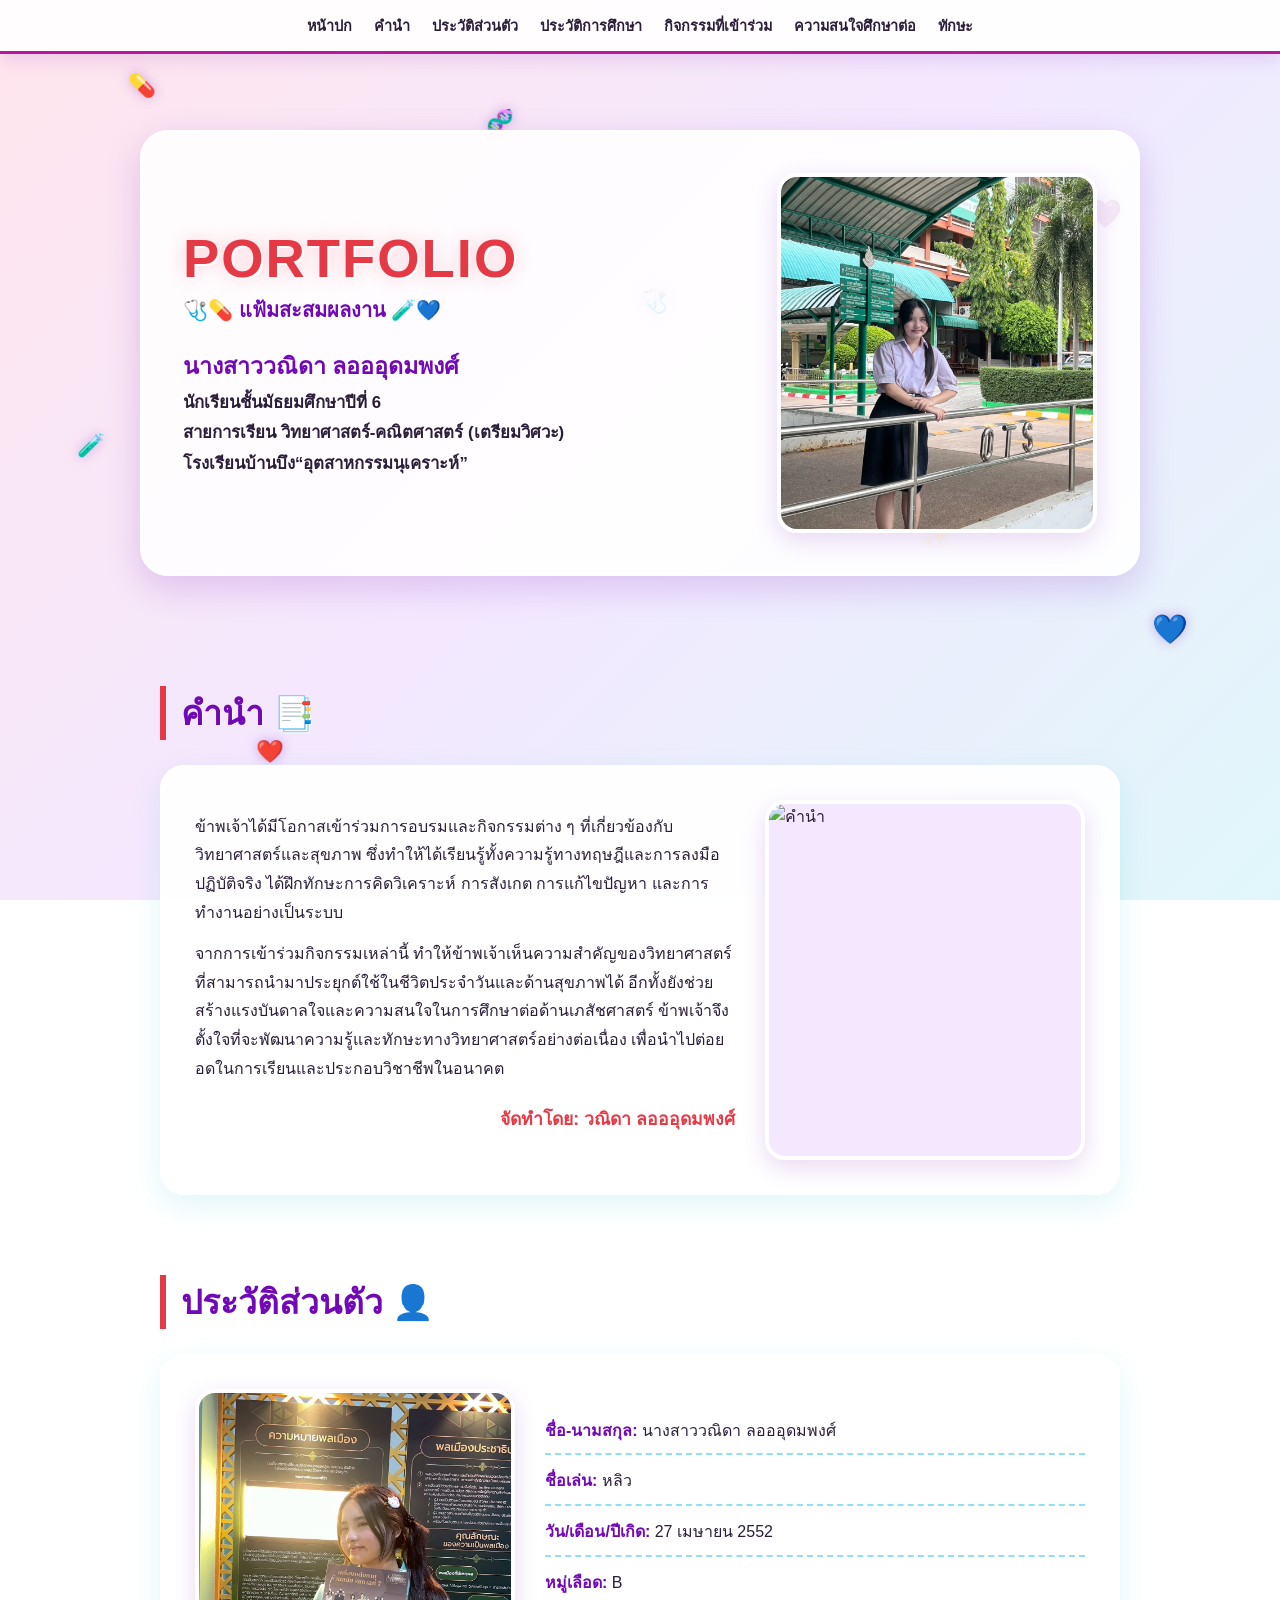
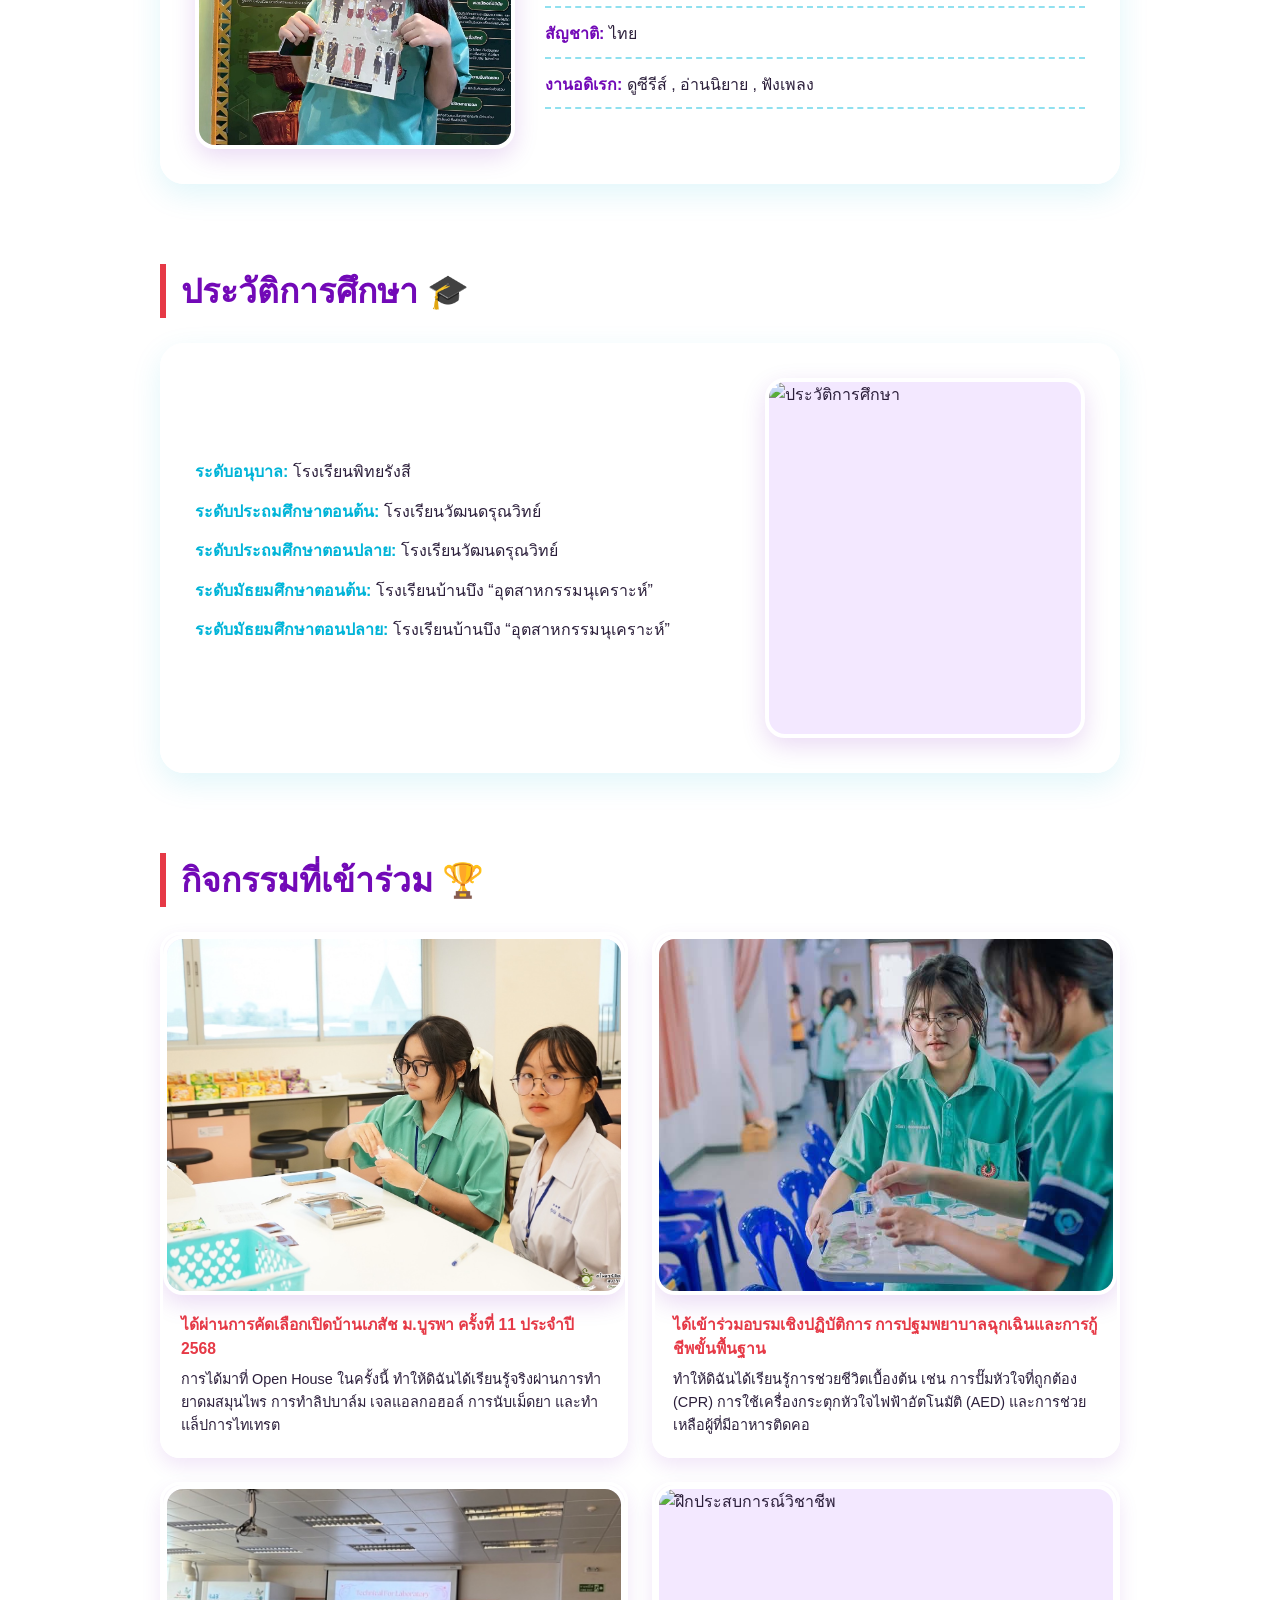
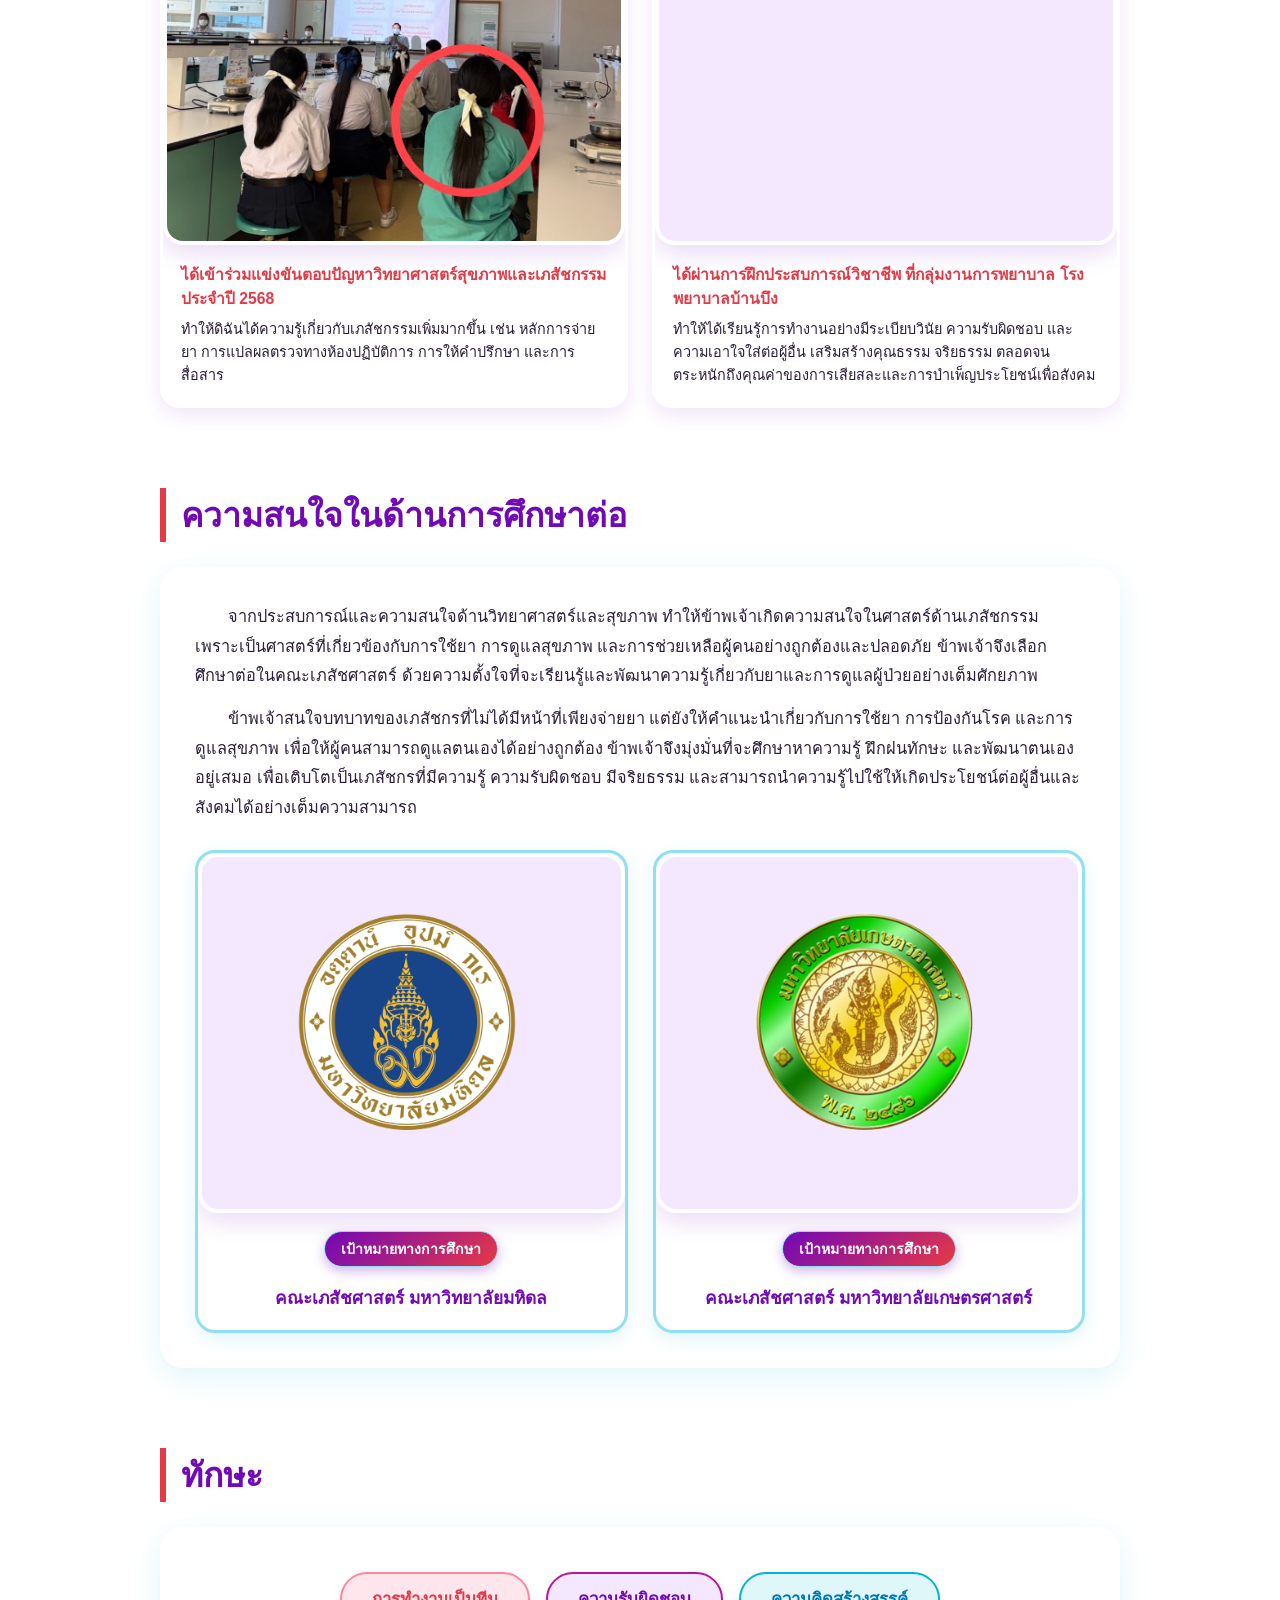
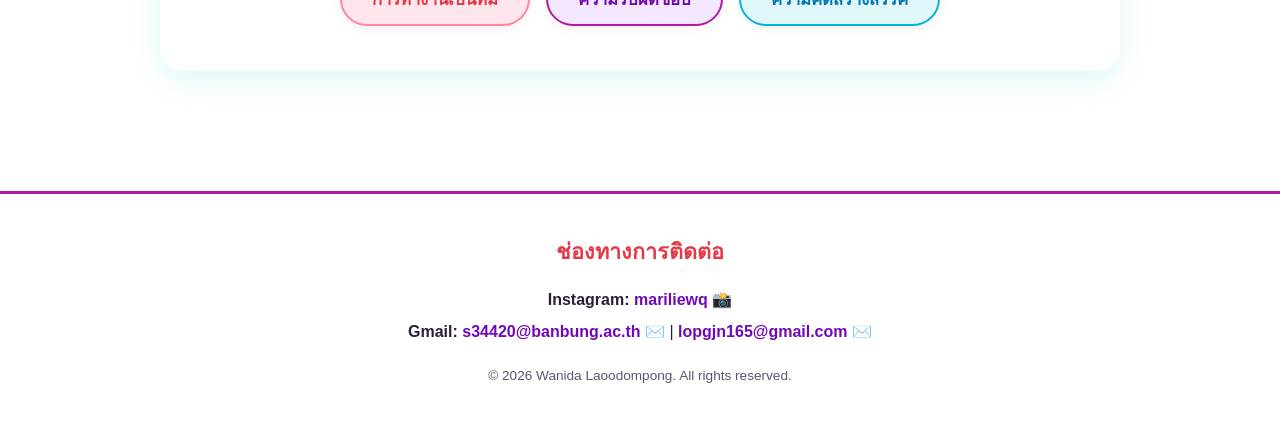
==== index.html @ a7d5001a "Update index.html" ====
<!DOCTYPE html>
<html lang="th">
<head>
  <meta charset="UTF-8">
  <meta name="viewport" content="width=device-width, initial-scale=1.0">
  <meta name="description" content="แฟ้มสะสมผลงาน (Portfolio)">
  <title>แฟ้มสะสมผลงาน // PORTFOLIO</title>
  
  <!-- เชื่อมต่อไฟล์สไตล์ CSS -->
  <link rel="stylesheet" href="style.css">
</head>
<body>

  <!-- ประกายและอิโมจิลอยสีสันสดใส (Sparkles background) -->
  <div class="sparkles-container">
    <div class="sparkle s1">💊</div>
    <div class="sparkle s2">💜</div>
    <div class="sparkle s3">🧪</div>
    <div class="sparkle s4">💙</div>
    <div class="sparkle s5">❤️</div>
    <div class="sparkle s6">🩺</div>
    <div class="sparkle s7">✨</div>
    <div class="sparkle s8">🧬</div>
  </div>

  <!-- แถบเมนูลอยแบบโปร่งแสง (Navbar) -->
  <nav class="navbar">
    <div class="nav-container">
      <a href="#cover">หน้าปก</a>
      <a href="#introduction">คำนำ</a>
      <a href="#profile">ประวัติส่วนตัว</a>
      <a href="#education">ประวัติการศึกษา</a>
      <a href="#activities">กิจกรรมที่เข้าร่วม</a>
      <a href="#future-study">ความสนใจศึกษาต่อ</a>
      <a href="#skills">ทักษะ</a>
    </div>
  </nav>

  <!-- 1. หน้าปก (Cover Layout แบบ 2 ฝั่ง ข้อมูลด้านซ้าย - รูปด้านขวา) -->
  <header id="cover">
    <div class="cover-container">
      <div class="cover-text-side">
        <h1>PORTFOLIO</h1>
        <p class="subtitle">🩺💊 แฟ้มสะสมผลงาน 🧪💙</p>
        <div class="cover-details">
          <p class="student-name">นางสาววณิดา ลอออุดมพงศ์</p>
          <p class="student-level">นักเรียนชั้นมัธยมศึกษาปีที่ 6</p>
          <p class="student-plan">สายการเรียน วิทยาศาสตร์-คณิตศาสตร์ (เตรียมวิศวะ)</p>
          <p class="school-name"><b>โรงเรียนบ้านบึง“อุตสาหกรรมนุเคราะห์”</b></p>
        </div>
      </div>
      <div class="cover-media-side">
        <div class="img-box">
          <img src="IMG_2331.jpeg" alt="รูปหน้าปก" class="portfolio-img">
        </div>
      </div>
    </div>
  </header>

  <main class="container">

    <!-- 2. คำนำ (Introduction) -->
    <section id="introduction">
      <h2>คำนำ 📑</h2>
      <div class="section-card flex-card">
        <div class="card-text">
          <p>ข้าพเจ้าได้มีโอกาสเข้าร่วมการอบรมและกิจกรรมต่าง ๆ ที่เกี่ยวข้องกับวิทยาศาสตร์และสุขภาพ ซึ่งทำให้ได้เรียนรู้ทั้งความรู้ทางทฤษฎีและการลงมือปฏิบัติจริง ได้ฝึกทักษะการคิดวิเคราะห์ การสังเกต การแก้ไขปัญหา และการทำงานอย่างเป็นระบบ</p>
          <p>จากการเข้าร่วมกิจกรรมเหล่านี้ ทำให้ข้าพเจ้าเห็นความสำคัญของวิทยาศาสตร์ที่สามารถนำมาประยุกต์ใช้ในชีวิตประจำวันและด้านสุขภาพได้ อีกทั้งยังช่วยสร้างแรงบันดาลใจและความสนใจในการศึกษาต่อด้านเภสัชศาสตร์ ข้าพเจ้าจึงตั้งใจที่จะพัฒนาความรู้และทักษะทางวิทยาศาสตร์อย่างต่อเนื่อง เพื่อนำไปต่อยอดในการเรียนและประกอบวิชาชีพในอนาคต</p>
          <div class="signature-box">
            <p><strong>จัดทำโดย:</strong> วณิดา ลอออุดมพงศ์ </p>
          </div>
        </div>
        <div class="card-media">
          <div class="img-box">
            <img src="intro-image.jpg" alt="คำนำ" class="portfolio-img">
          </div>
        </div>
      </div>
    </section>

    <!-- 3. ประวัติส่วนตัว (Profile) -->
    <section id="profile">
      <h2>ประวัติส่วนตัว 👤</h2>
      <div class="section-card flex-card reverse-mobile">
        <div class="card-media">
          <div class="img-box">
            <img src="IMG_2351.jpeg" alt="ประวัติส่วนตัว" class="portfolio-img">
          </div>
        </div>
        <div class="card-text">
          <ul class="info-list">
            <li><strong>ชื่อ-นามสกุล:</strong> นางสาววณิดา ลอออุดมพงศ์</li>
            <li><strong>ชื่อเล่น:</strong> หลิว </li>
            <li><strong>วัน/เดือน/ปีเกิด:</strong> 27 เมษายน 2552 </li>
            <li><strong>หมู่เลือด:</strong> B </li>
            <li><strong>สัญชาติ:</strong> ไทย </li>
            <li><strong>งานอดิเรก:</strong> ดูซีรีส์ , อ่านนิยาย , ฟังเพลง </li>
          </ul>
        </div>
      </div>
    </section>

    <!-- 4. ประวัติการศึกษา (Education) -->
    <section id="education">
      <h2>ประวัติการศึกษา 🎓</h2>
      <div class="section-card flex-card">
        <div class="card-text">
          <ul class="edu-info-list">
            <li><strong>ระดับอนุบาล:</strong> โรงเรียนพิทยรังสี </li>
            <li><strong>ระดับประถมศึกษาตอนต้น:</strong> โรงเรียนวัฒนดรุณวิทย์ </li>
            <li><strong>ระดับประถมศึกษาตอนปลาย:</strong> โรงเรียนวัฒนดรุณวิทย์ </li>
            <li><strong>ระดับมัธยมศึกษาตอนต้น:</strong> โรงเรียนบ้านบึง “อุตสาหกรรมนุเคราะห์” </li>
            <li><strong>ระดับมัธยมศึกษาตอนปลาย:</strong> โรงเรียนบ้านบึง “อุตสาหกรรมนุเคราะห์” </li>
          </ul>
        </div>
        <div class="card-media">
          <div class="img-box">
            <img src="high-school.jpg" alt="ประวัติการศึกษา" class="portfolio-img">
          </div>
        </div>
      </div>
    </section>

    <!-- 5. กิจกรรมที่เข้าร่วม (4 กิจกรรม) -->
    <section id="activities">
      <h2>กิจกรรมที่เข้าร่วม 🏆</h2>
      <div class="gallery-grid-2x2">
        
        <!-- กิจกรรมที่ 1 -->
        <div class="gallery-card">
          <div class="img-box">
            <img src="IMG_2333.jpeg" alt="เปิดบ้านเภสัช ม.บูรพา" class="portfolio-img">
          </div>
          <div class="gallery-info">
            <p class="activity-title"> ได้ผ่านการคัดเลือกเปิดบ้านเภสัช ม.บูรพา ครั้งที่ 11 ประจำปี 2568</p>
            <p class="activity-desc">การได้มาที่ Open House ในครั้งนี้ ทำให้ดิฉันได้เรียนรู้จริงผ่านการทำยาดมสมุนไพร การทำลิปบาล์ม เจลแอลกอฮอล์ การนับเม็ดยา และทำแล็ปการไทเทรต</p>
          </div>
        </div>

        <!-- กิจกรรมที่ 2 -->
        <div class="gallery-card">
          <div class="img-box">
            <img src="IMG_2336.jpeg" alt="อบรมปฐมพยาบาลฉุกเฉิน" class="portfolio-img">
          </div>
          <div class="gallery-info">
            <p class="activity-title">  ได้เข้าร่วมอบรมเชิงปฏิบัติการ การปฐมพยาบาลฉุกเฉินและการกู้ชีพขั้นพื้นฐาน</p>
            <p class="activity-desc">ทำให้ดิฉันได้เรียนรู้การช่วยชีวิตเบื้องต้น เช่น การปั๊มหัวใจที่ถูกต้อง (CPR) การใช้เครื่องกระตุกหัวใจไฟฟ้าอัตโนมัติ (AED) และการช่วยเหลือผู้ที่มีอาหารติดคอ</p>
          </div>
        </div>

        <!-- กิจกรรมที่ 3 -->
        <div class="gallery-card">
          <div class="img-box">
            <img src="IMG_2342.jpeg" alt="แข่งตอบปัญหาวิทยาศาสตร์สุขภาพ" class="portfolio-img">
          </div>
          <div class="gallery-info">
            <p class="activity-title"> ได้เข้าร่วมแข่งขันตอบปัญหาวิทยาศาสตร์สุขภาพและเภสัชกรรม ประจำปี 2568</p>
            <p class="activity-desc">ทำให้ดิฉันได้ความรู้เกี่ยวกับเภสัชกรรมเพิ่มมากขึ้น เช่น หลักการจ่ายยา การแปลผลตรวจทางห้องปฏิบัติการ การให้คำปรึกษา และการสื่อสาร</p>
          </div>
        </div>

        <!-- กิจกรรมที่ 4 -->
        <div class="gallery-card">
          <div class="img-box">
            <img src="activity4.jpg" alt="ฝึกประสบการณ์วิชาชีพ" class="portfolio-img">
          </div>
          <div class="gallery-info">
            <p class="activity-title"> ได้ผ่านการฝึกประสบการณ์วิชาชีพ ที่กลุ่มงานการพยาบาล โรงพยาบาลบ้านบึง</p>
            <p class="activity-desc">ทำให้ได้เรียนรู้การทำงานอย่างมีระเบียบวินัย ความรับผิดชอบ และความเอาใจใส่ต่อผู้อื่น เสริมสร้างคุณธรรม จริยธรรม ตลอดจนตระหนักถึงคุณค่าของการเสียสละและการบำเพ็ญประโยชน์เพื่อสังคม</p>
          </div>
        </div>

      </div>
    </section>

    <!-- 6. ความสนใจในด้านการศึกษาต่อ (Future Study) -->
    <section id="future-study">
      <h2>ความสนใจในด้านการศึกษาต่อ </h2>
      
      <div class="section-card future-wrapper">
        <div class="future-intro">
          <p>จากประสบการณ์และความสนใจด้านวิทยาศาสตร์และสุขภาพ ทำให้ข้าพเจ้าเกิดความสนใจในศาสตร์ด้านเภสัชกรรม เพราะเป็นศาสตร์ที่เกี่ยวข้องกับการใช้ยา การดูแลสุขภาพ และการช่วยเหลือผู้คนอย่างถูกต้องและปลอดภัย ข้าพเจ้าจึงเลือกศึกษาต่อในคณะเภสัชศาสตร์ ด้วยความตั้งใจที่จะเรียนรู้และพัฒนาความรู้เกี่ยวกับยาและการดูแลผู้ป่วยอย่างเต็มศักยภาพ</p>
          <p>ข้าพเจ้าสนใจบทบาทของเภสัชกรที่ไม่ได้มีหน้าที่เพียงจ่ายยา แต่ยังให้คำแนะนำเกี่ยวกับการใช้ยา การป้องกันโรค และการดูแลสุขภาพ เพื่อให้ผู้คนสามารถดูแลตนเองได้อย่างถูกต้อง ข้าพเจ้าจึงมุ่งมั่นที่จะศึกษาหาความรู้ ฝึกฝนทักษะ และพัฒนาตนเองอยู่เสมอ เพื่อเติบโตเป็นเภสัชกรที่มีความรู้ ความรับผิดชอบ มีจริยธรรม และสามารถนำความรู้ไปใช้ให้เกิดประโยชน์ต่อผู้อื่นและสังคมได้อย่างเต็มความสามารถ</p>
        </div>

        <div class="uni-grid">
          <!-- มหาวิทยาลัยที่ 1 -->
          <div class="uni-card">
            <div class="img-box">
              <img src="ไม่มีชื่อ 202_20260904135551.png" alt="มหาวิทยาลัยมหิดล" class="portfolio-img">
            </div>
            <div class="uni-info">
              <span class="badge highlight">เป้าหมายทางการศึกษา </span>
              <h4 class="faculty-name">คณะเภสัชศาสตร์ มหาวิทยาลัยมหิดล</h4>
            </div>
          </div>

          <!-- มหาวิทยาลัยที่ 2 -->
          <div class="uni-card">
            <div class="img-box">
              <img src="ไม่มีชื่อ 202_20260904140915.png" alt="มหาวิทยาลัยเกษตรศาสตร์" class="portfolio-img">
            </div>
            <div class="uni-info">
              <span class="badge highlight">เป้าหมายทางการศึกษา </span>
              <h4 class="faculty-name">คณะเภสัชศาสตร์ มหาวิทยาลัยเกษตรศาสตร์</h4>
            </div>
          </div>
        </div>
      </div>
    </section>

    <!-- 7. ความสามารถพิเศษ / ทักษะ -->
    <section id="skills">
      <h2>ทักษะ </h2>
      <div class="section-card">
        <ul class="skills-tags-list">
          <li class="tag-red"> การทำงานเป็นทีม</li>
          <li class="tag-purple">ความรับผิดชอบ</li>
          <li class="tag-blue"> ความคิดสร้างสรรค์</li>
        </ul>
      </div>
    </section>

  </main>

  <!-- ส่วนท้าย (Footer / ช่องทางการติดต่อ) -->
  <footer>
    <div class="footer-content">
      <h3>ช่องทางการติดต่อ </h3>
      <div class="contact-grid">
        <p><strong>Instagram:</strong> <a href="https://instagram.com/mariliewq" target="_blank">mariliewq 📸</a></p>
        <p><strong>Gmail:</strong> <a href="mailto:s34420@banbung.ac.th">s34420@banbung.ac.th ✉️</a> | <a href="mailto:lopgjn165@gmail.com">lopgjn165@gmail.com ✉️</a></p>
      </div>
      <p class="copyright">&copy; <span id="year"></span> Wanida Laoodompong. All rights reserved.</p>
    </div>
  </footer>

  <!-- เชื่อมต่อไฟล์ JavaScript -->
  <script src="script.js"></script>
</body>
</html>
---- style.css ----
/* ─── สไตล์ธีมสีแดง ม่วง ฟ้า (Red, Purple & Cyan/Blue Theme) ─── */
:root {
  /* โทนสีแดง */
  --primary-red: #e63946;
  --soft-red: #ff85a1;
  --light-red: #ffe5ec;

  /* โทนสีม่วง */
  --primary-purple: #7209b7;
  --soft-purple: #b5179e;
  --light-purple: #f3e8ff;

  /* โทนสีฟ้า */
  --primary-blue: #00b4d8;
  --soft-blue: #90e0ef;
  --light-blue: #e0f7fa;

  --card-bg: rgba(255, 255, 255, 0.92); 
  --text-dark: #2b1e3a;        
  --text-muted: #5c5470;
}

* {
  box-sizing: border-box;
  margin: 0;
  padding: 0;
}

html {
  scroll-behavior: smooth;
  font-family: 'Kanit', 'Segoe UI', Thonburi, Tahoma, sans-serif;
  color: var(--text-dark);
}

body {
  overflow-x: hidden;
  /* พื้นหลังแบบ Gradient ผสม แดงอ่อน -> ม่วงอ่อน -> ฟ้าอ่อน */
  background: linear-gradient(135deg, #ffe5ec 0%, #f3e8ff 50%, #e0f7fa 100%);
  background-attachment: fixed;
  position: relative;
}

/* ─── Sparkles / Floating Emoji Background ─── */
.sparkles-container {
  position: fixed;
  top: 0;
  left: 0;
  width: 100%;
  height: 100%;
  pointer-events: none;
  z-index: 0;
  overflow: hidden;
}

.sparkle {
  position: absolute;
  font-size: 1.4rem;
  filter: drop-shadow(0 0 6px rgba(114, 9, 183, 0.3));
  animation: floatSparkle 3.5s infinite ease-in-out alternate;
}

.s1 { top: 8%; left: 10%; animation-delay: 0s; }
.s2 { top: 22%; left: 85%; animation-delay: 0.8s; font-size: 1.7rem; }
.s3 { top: 48%; left: 6%; animation-delay: 0.4s; }
.s4 { top: 68%; left: 90%; animation-delay: 1.2s; font-size: 1.8rem; }
.s5 { top: 82%; left: 20%; animation-delay: 1.8s; }
.s6 { top: 32%; left: 50%; animation-delay: 0.6s; }
.s7 { top: 58%; left: 72%; animation-delay: 1.0s; }
.s8 { top: 12%; left: 38%; animation-delay: 1.4s; }

@keyframes floatSparkle {
  0% { transform: translateY(0) scale(0.85) rotate(0deg); opacity: 0.6; }
  100% { transform: translateY(-22px) scale(1.2) rotate(20deg); opacity: 1; }
}

/* ─── Navbar ─── */
.navbar {
  position: fixed;
  top: 0;
  left: 0;
  width: 100%;
  background: rgba(255, 255, 255, 0.90);
  backdrop-filter: blur(12px);
  -webkit-backdrop-filter: blur(12px);
  border-bottom: 3px solid var(--soft-purple);
  box-shadow: 0 4px 20px rgba(114, 9, 183, 0.15);
  z-index: 1000;
}

.nav-container {
  display: flex;
  justify-content: center;
  flex-wrap: wrap;
  gap: 12px 22px;
  padding: 14px 10px;
}

.nav-container a {
  text-decoration: none;
  color: var(--text-dark);
  font-weight: 700;
  font-size: 0.9rem;
  transition: all 0.3s ease;
}

.nav-container a:hover {
  color: var(--primary-red);
  text-shadow: 0 0 10px rgba(230, 57, 70, 0.3);
  transform: translateY(-1px);
}

/* ─── ตัวกำหนดขนาดรูปภาพทุกรูป ─── */
.img-box {
  width: 100%;
  height: 360px;
  border-radius: 20px;
  overflow: hidden;
  border: 4px solid #fff;
  background-color: var(--light-purple);
  box-shadow: 0 8px 24px rgba(114, 9, 183, 0.15);
  position: relative;
}

.portfolio-img {
  width: 100%;
  height: 100%;
  object-fit: cover;
  display: block;
}

/* ─── 1. Header / หน้าปก ─── */
header {
  padding: 130px 20px 50px 20px;
  position: relative;
  z-index: 1;
}

.cover-container {
  max-width: 1000px;
  margin: 0 auto;
  display: flex;
  align-items: center;
  justify-content: space-between;
  gap: 40px;
  background: rgba(255, 255, 255, 0.88);
  padding: 40px;
  border-radius: 28px;
  border: 3px solid #fff;
  box-shadow: 0 12px 35px rgba(114, 9, 183, 0.18);
}

.cover-text-side {
  flex: 1;
  text-align: left;
}

header h1 {
  font-size: 3.4rem;
  font-weight: 900;
  letter-spacing: 2px;
  color: var(--primary-red);
  text-shadow: 2px 2px 0px #fff, 0 0 18px rgba(230, 57, 70, 0.25);
}

header .subtitle {
  font-size: 1.25rem;
  color: var(--primary-purple);
  font-weight: bold;
  margin-top: 4px;
  margin-bottom: 20px;
}

.cover-details {
  line-height: 1.8;
  color: var(--text-dark);
}

.cover-details .student-name {
  font-size: 1.45rem;
  font-weight: bold;
  color: var(--primary-purple);
}

.cover-details .student-level,
.cover-details .student-plan {
  font-size: 1.05rem;
  font-weight: 700;
}

.cover-details .school-name {
  font-size: 1.05rem;
  font-weight: 700 !important;
  color: var(--text-dark);
}

.cover-details .school-name b {
  font-weight: 700 !important;
}

.cover-media-side {
  width: 320px;
  flex-shrink: 0;
}

/* ─── Layout General ─── */
.container {
  max-width: 1000px;
  margin: 0 auto;
  padding: 20px;
  position: relative;
  z-index: 1;
}

section {
  scroll-margin-top: 90px;
  padding: 40px 0;
}

section h2 {
  font-size: 2.1rem;
  border-left: 6px solid var(--primary-red);
  padding-left: 15px;
  margin-bottom: 25px;
  color: var(--primary-purple);
  text-shadow: 1px 1px 0 #fff;
}

.section-card {
  background: var(--card-bg);
  border-radius: 24px;
  padding: 32px;
  border: 3px solid #fff;
  box-shadow: 0 10px 30px rgba(0, 180, 216, 0.12);
  backdrop-filter: blur(8px);
}

.flex-card {
  display: flex;
  gap: 30px;
  align-items: center;
}

.card-text {
  flex: 1;
  line-height: 1.8;
  font-size: 1rem;
}

.card-text p {
  margin-bottom: 12px;
}

.card-media {
  width: 320px;
  flex-shrink: 0;
}

.signature-box {
  margin-top: 20px;
  text-align: right;
  color: var(--primary-red);
  font-size: 1.1rem;
  font-weight: bold;
}

/* ─── Info List (ประวัติส่วนตัว) ─── */
.info-list {
  list-style: none;
}

.info-list li {
  margin-bottom: 12px;
  font-size: 1rem;
  border-bottom: 2px dashed var(--soft-blue);
  padding-bottom: 8px;
}

.info-list strong {
  color: var(--primary-purple);
}

/* ─── Badges ─── */
.badge {
  display: inline-block;
  padding: 6px 16px;
  border-radius: 20px;
  background: var(--light-blue);
  color: var(--primary-blue);
  font-size: 0.88rem;
  font-weight: bold;
  margin-bottom: 12px;
  border: 1px solid var(--soft-blue);
}

.badge.highlight {
  background: linear-gradient(135deg, var(--primary-purple), var(--primary-red));
  color: #fff;
  box-shadow: 0 4px 12px rgba(114, 9, 183, 0.3);
}

/* ─── Education Section ─── */
.edu-info-list {
  list-style: none;
}

.edu-info-list li {
  margin-bottom: 14px;
  font-size: 1rem;
  line-height: 1.6;
}

.edu-info-list strong {
  color: var(--primary-blue);
}

/* ─── Future Study (มหาวิทยาลัย) ─── */
.future-intro {
  margin-bottom: 28px;
  line-height: 1.8;
  font-size: 1.02rem;
}

.future-intro p {
  margin-bottom: 14px;
  text-indent: 2em;
}

.uni-grid {
  display: grid;
  grid-template-columns: repeat(2, 1fr);
  gap: 25px;
}

.uni-card {
  background: rgba(255, 255, 255, 0.95);
  border-radius: 20px;
  overflow: hidden;
  border: 3px solid var(--soft-blue);
  box-shadow: 0 6px 18px rgba(0, 180, 216, 0.12);
  transition: transform 0.3s ease, border-color 0.3s ease;
}

.uni-card:hover {
  transform: translateY(-6px);
  border-color: var(--primary-purple);
}

.uni-info {
  padding: 18px;
  text-align: center;
}

.faculty-name {
  color: var(--primary-purple);
  font-weight: bold;
  font-size: 1.08rem;
  margin-top: 5px;
}

/* ─── Gallery Grid 2x2 (กิจกรรม) ─── */
.gallery-grid-2x2 {
  display: grid;
  grid-template-columns: repeat(2, 1fr);
  gap: 24px;
}

.gallery-card {
  background: var(--card-bg);
  border-radius: 20px;
  overflow: hidden;
  border: 3px solid #fff;
  box-shadow: 0 8px 20px rgba(114, 9, 183, 0.1);
  transition: all 0.3s ease;
}

.gallery-card:hover {
  transform: translateY(-6px);
  box-shadow: 0 12px 28px rgba(230, 57, 70, 0.22);
  border-color: var(--soft-red);
}

.gallery-info {
  padding: 18px;
}

.activity-title {
  color: var(--primary-red);
  font-size: 0.98rem;
  font-weight: 700;
  margin-bottom: 8px;
  line-height: 1.5;
}

.activity-desc {
  color: var(--text-dark);
  font-size: 0.9rem;
  line-height: 1.6;
}

/* ─── Skills Section ─── */
.skills-tags-list {
  display: flex;
  flex-wrap: wrap;
  gap: 16px;
  list-style: none;
  justify-content: center;
  padding: 10px 0;
}

.skills-tags-list li {
  padding: 12px 30px;
  border-radius: 30px;
  font-weight: 700;
  font-size: 1.05rem;
  box-shadow: 0 4px 12px rgba(0,0,0,0.05);
  transition: transform 0.2s ease, box-shadow 0.2s ease;
  cursor: default;
}

.skills-tags-list li:hover {
  transform: translateY(-4px) scale(1.04);
  box-shadow: 0 8px 18px rgba(114, 9, 183, 0.2);
}

/* แท็กสีแดง */
.tag-red {
  background: var(--light-red);
  color: var(--primary-red);
  border: 2px solid var(--soft-red);
}

/* แท็กสีม่วง */
.tag-purple {
  background: var(--light-purple);
  color: var(--primary-purple);
  border: 2px solid var(--soft-purple);
}

/* แท็กสีฟ้า */
.tag-blue {
  background: var(--light-blue);
  color: #0077b6;
  border: 2px solid var(--primary-blue);
}

/* ─── Footer ─── */
footer {
  background: rgba(255, 255, 255, 0.94);
  text-align: center;
  padding: 40px 20px;
  margin-top: 60px;
  border-top: 3px solid var(--soft-purple);
  position: relative;
  z-index: 1;
}

footer h3 {
  color: var(--primary-red);
  margin-bottom: 15px;
  font-size: 1.35rem;
}

.contact-grid {
  line-height: 2;
  font-size: 1rem;
}

footer a {
  color: var(--primary-purple);
  text-decoration: none;
  font-weight: bold;
}

footer a:hover {
  text-decoration: underline;
  color: var(--primary-red);
}

.copyright {
  color: var(--text-muted);
  font-size: 0.85rem;
  margin-top: 20px;
}

/* ─── Responsive (มือถือและแท็บเล็ต) ─── */
@media (max-width: 850px) {
  .cover-container {
    flex-direction: column-reverse;
    text-align: center;
  }

  .cover-text-side {
    text-align: center;
  }

  .cover-media-side,
  .card-media {
    width: 100%;
  }

  .flex-card {
    flex-direction: column;
  }

  .gallery-grid-2x2,
  .uni-grid {
    grid-template-columns: 1fr;
  }

  header h1 {
    font-size: 2.6rem;
  }
}
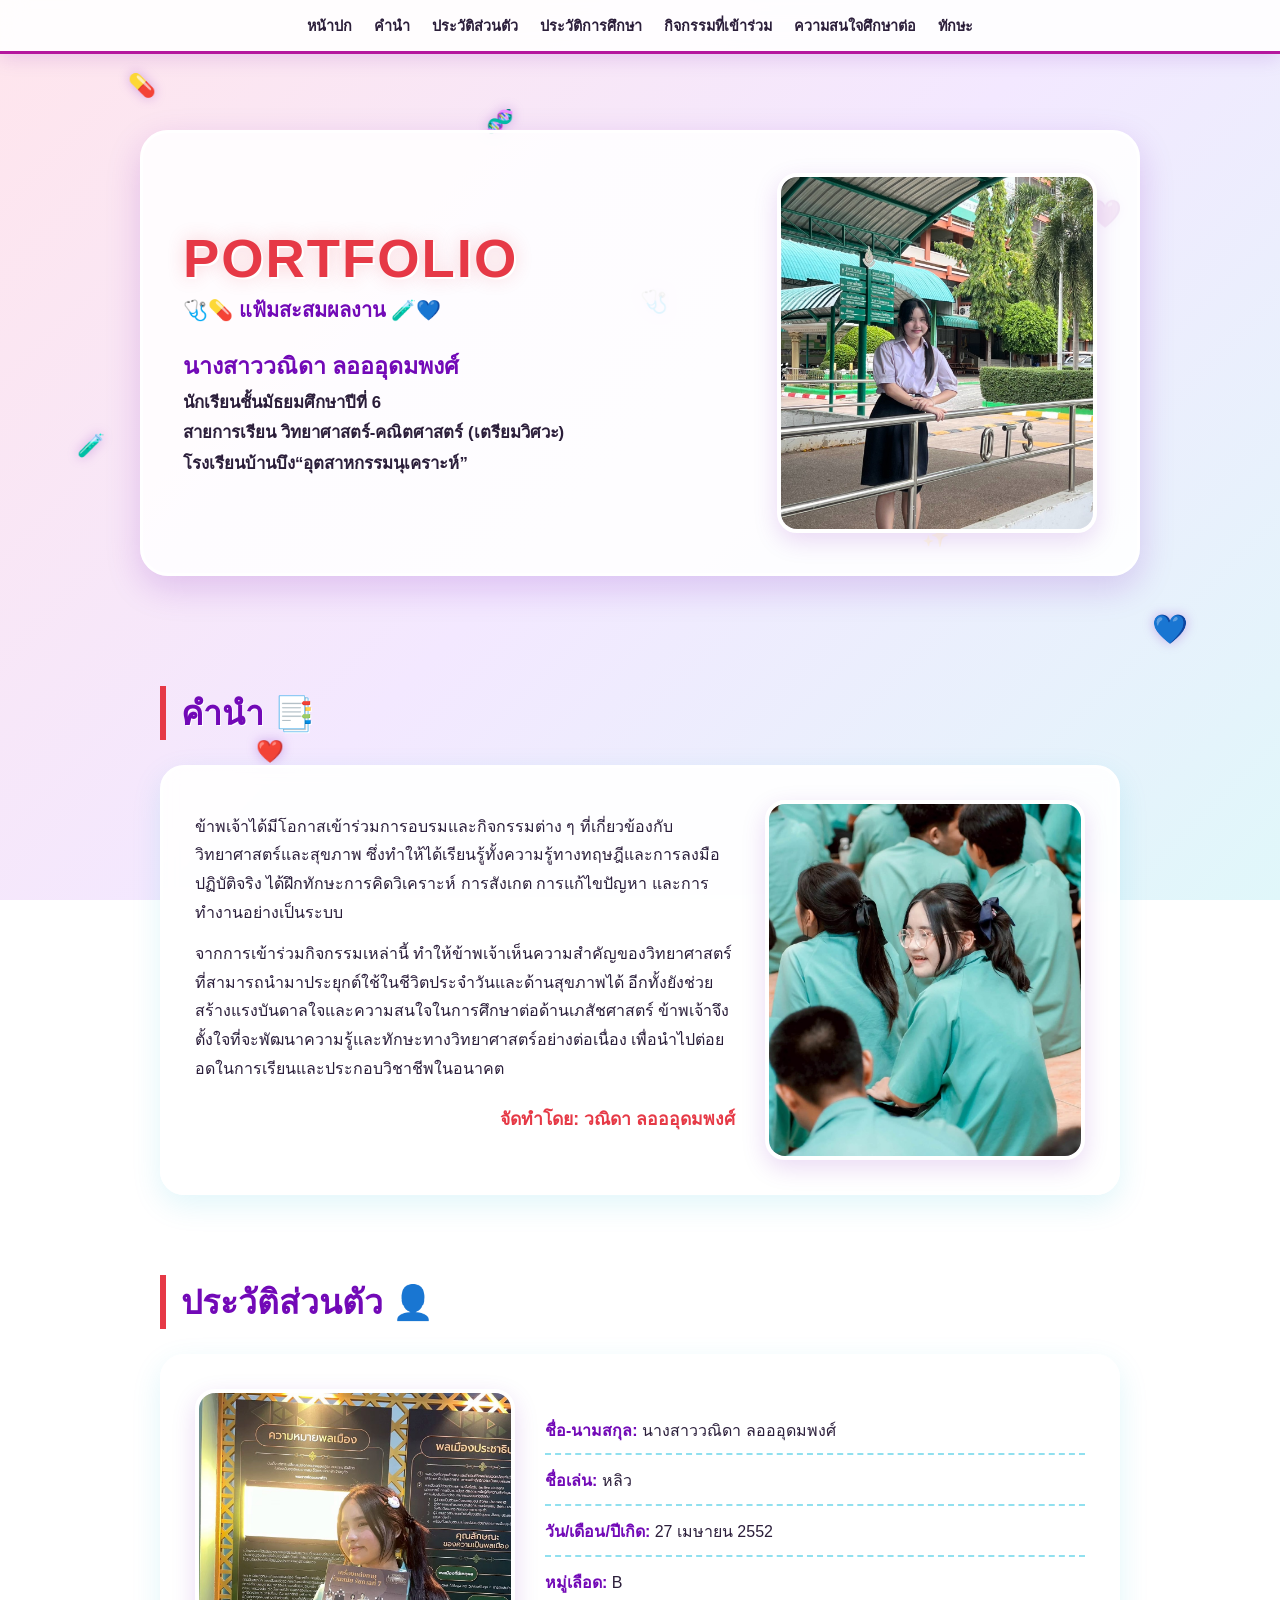
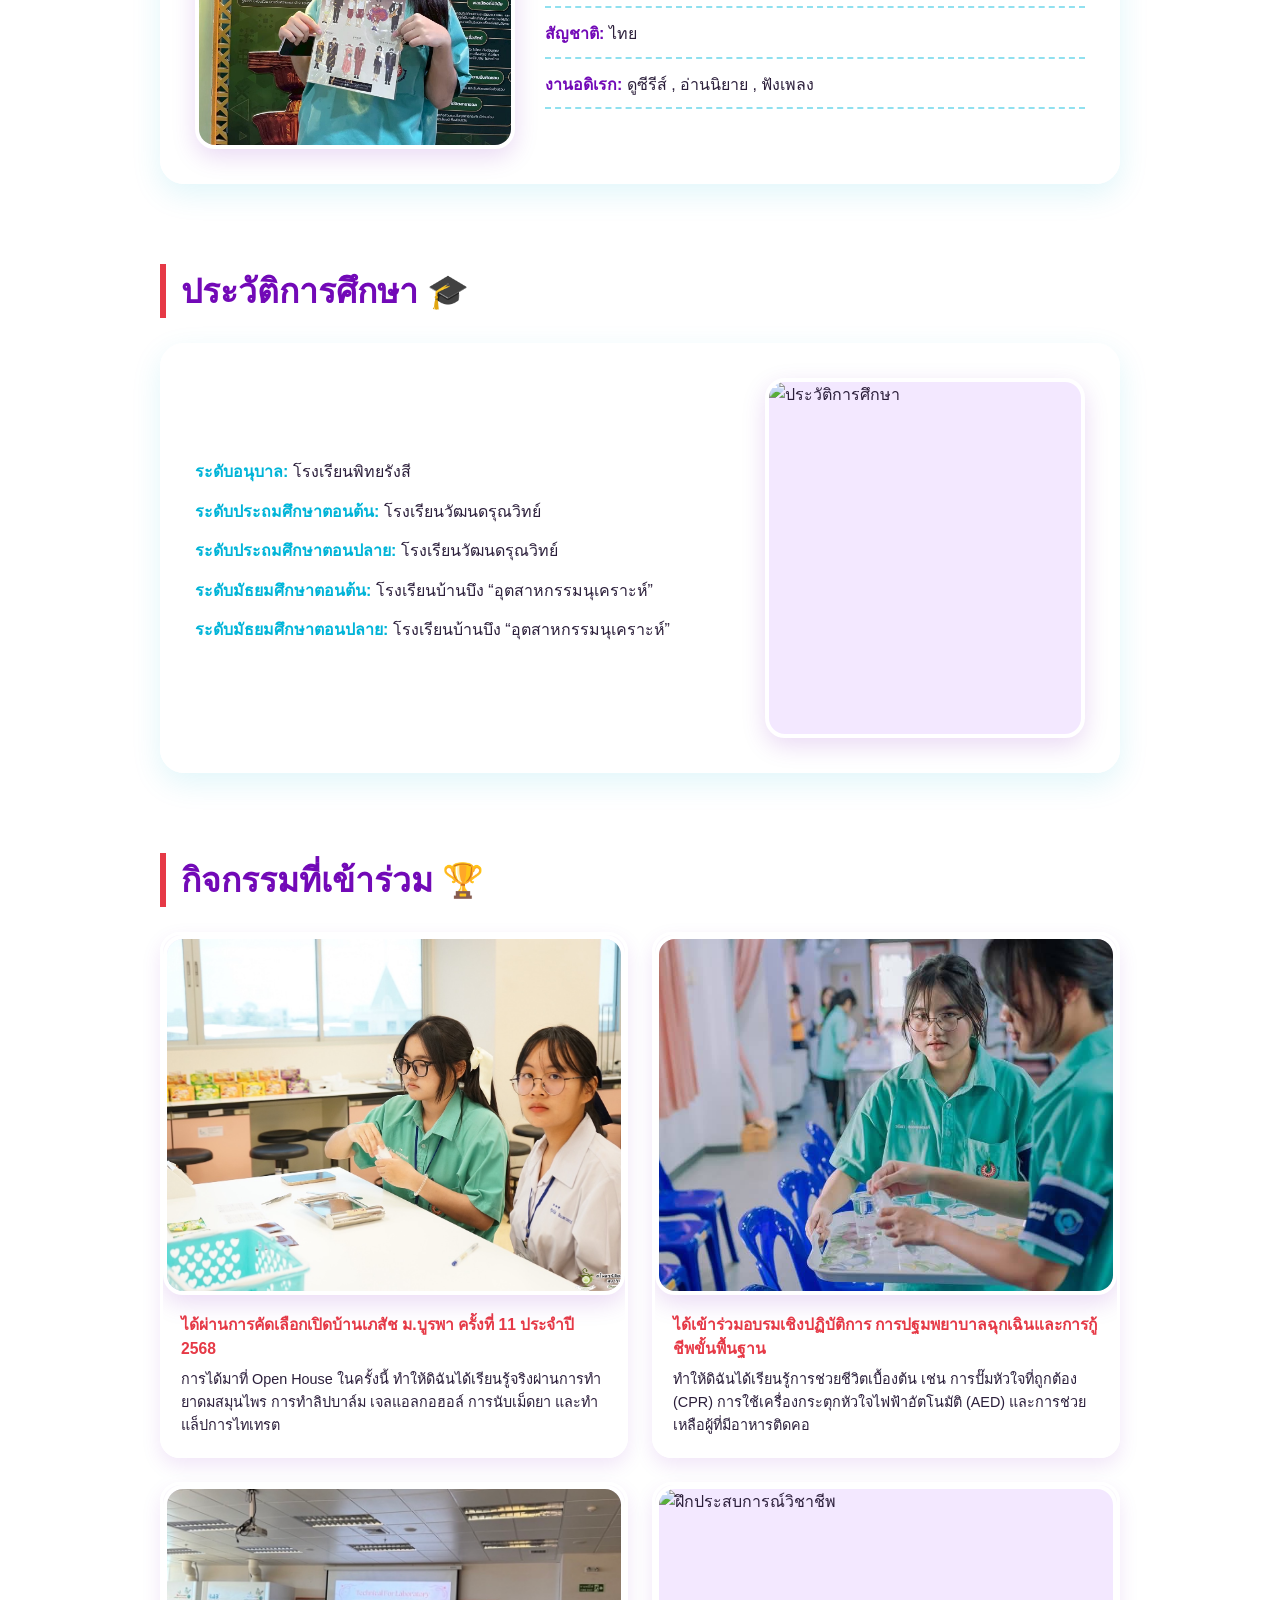
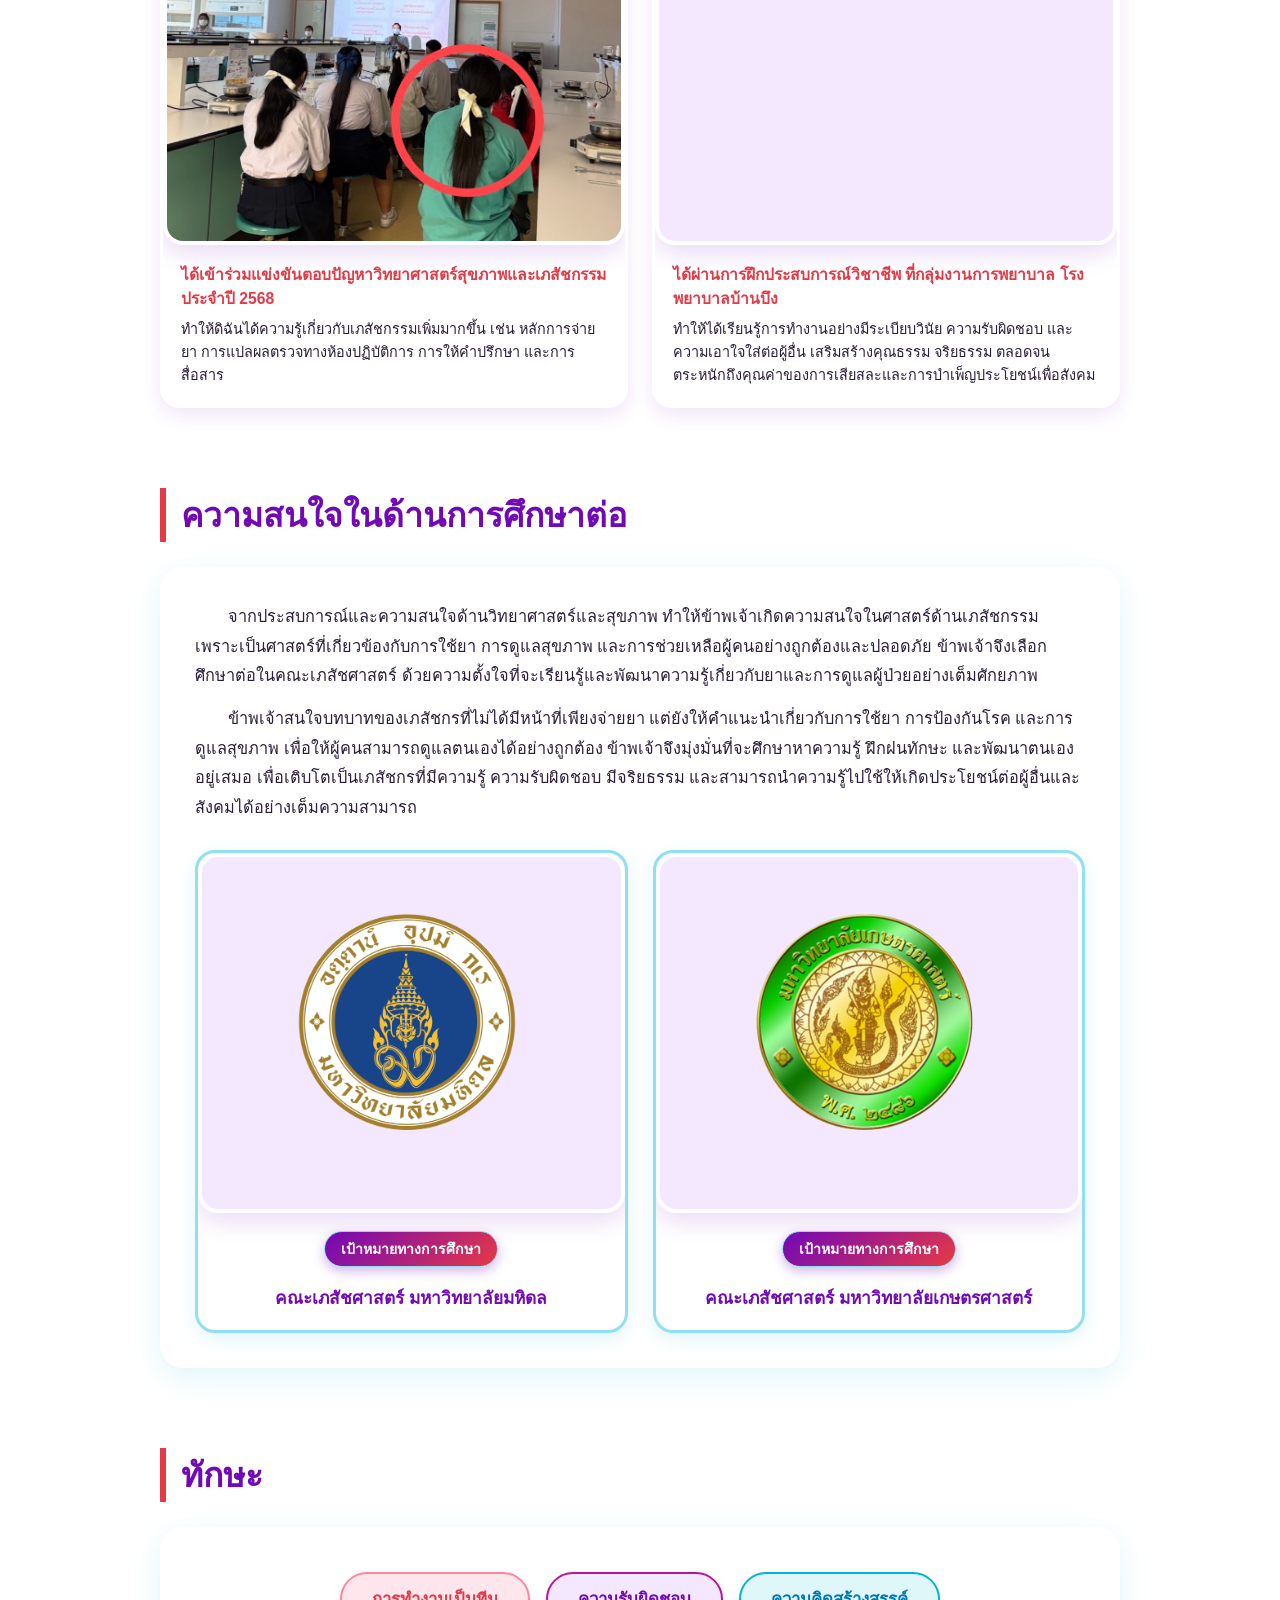
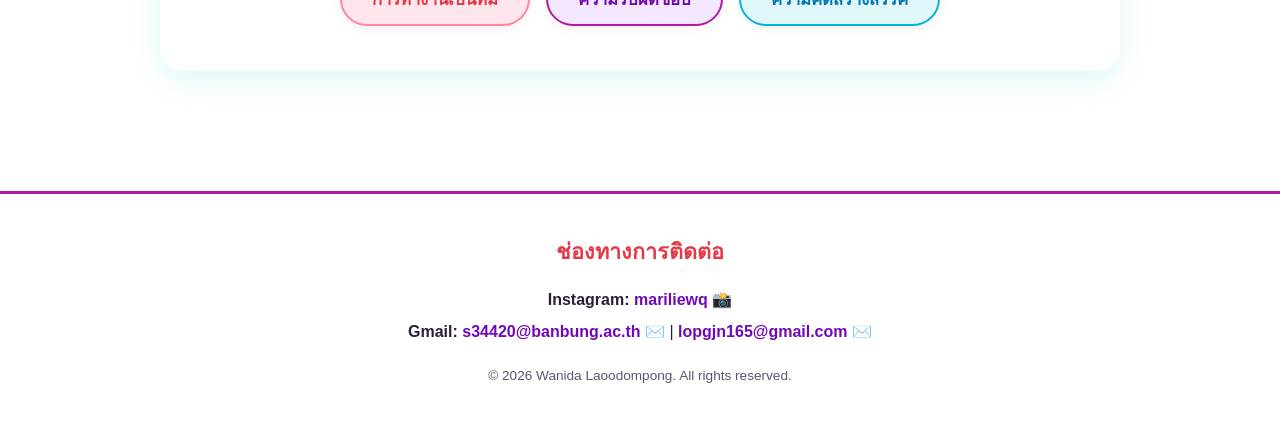
==== commit 98ff4357: "Update index.html" ====
--- a/index.html
+++ b/index.html
@@ -72,7 +72,7 @@
         </div>
         <div class="card-media">
           <div class="img-box">
-            <img src="intro-image.jpg" alt="คำนำ" class="portfolio-img">
+            <img src="IMG_2352.jpeg" alt="คำนำ" class="portfolio-img">
           </div>
         </div>
       </div>
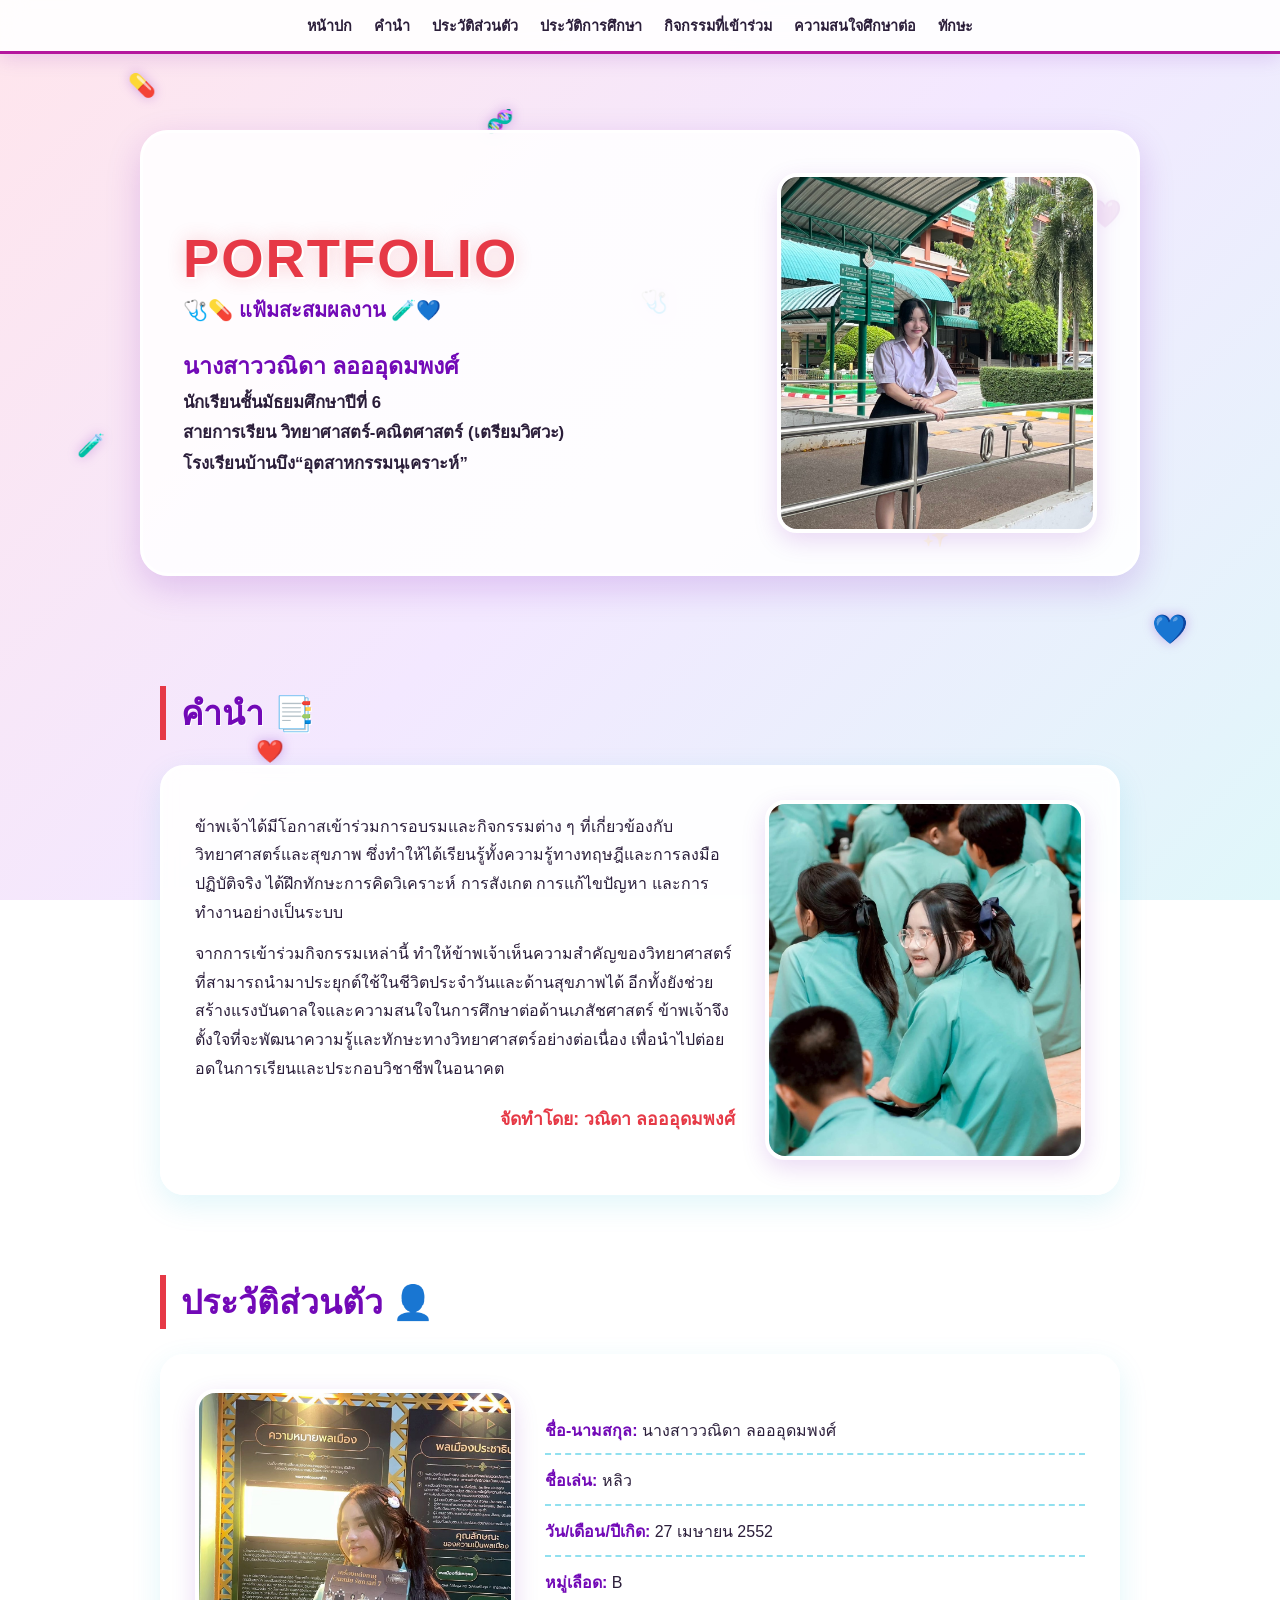
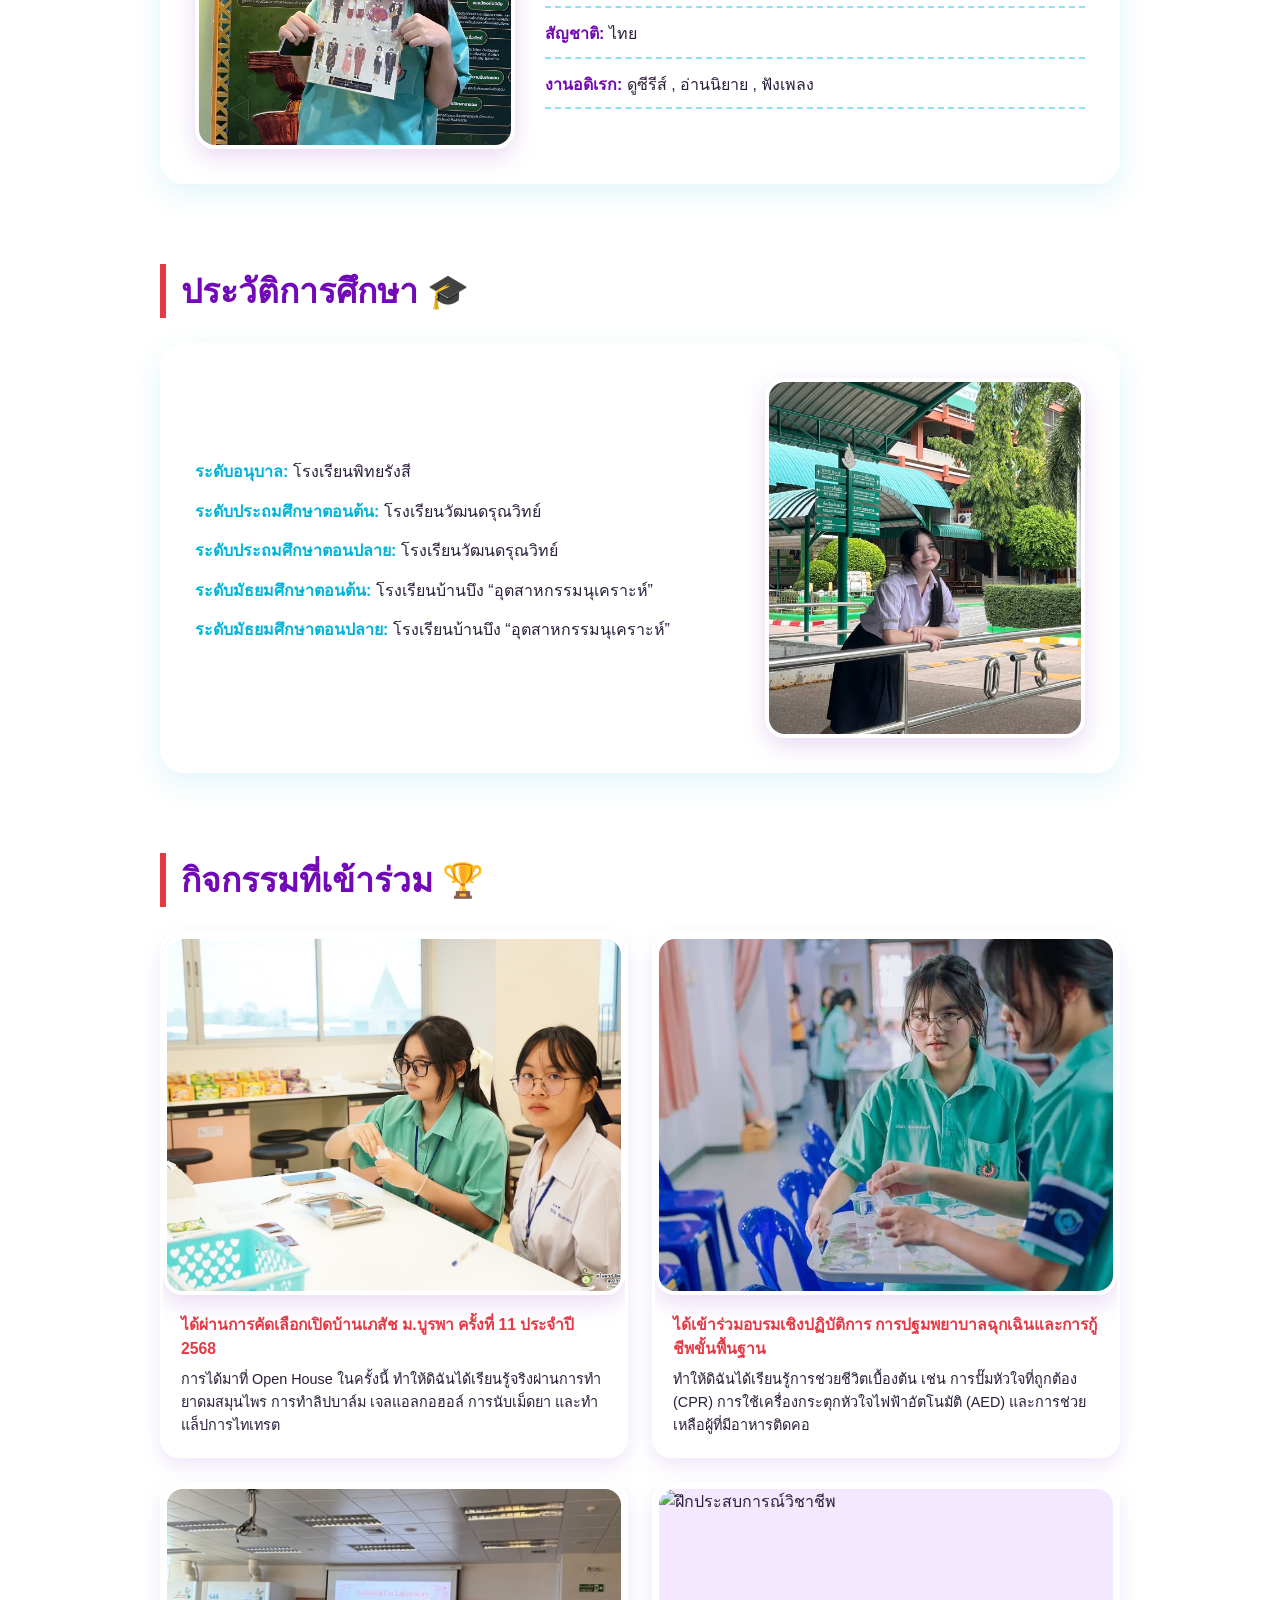
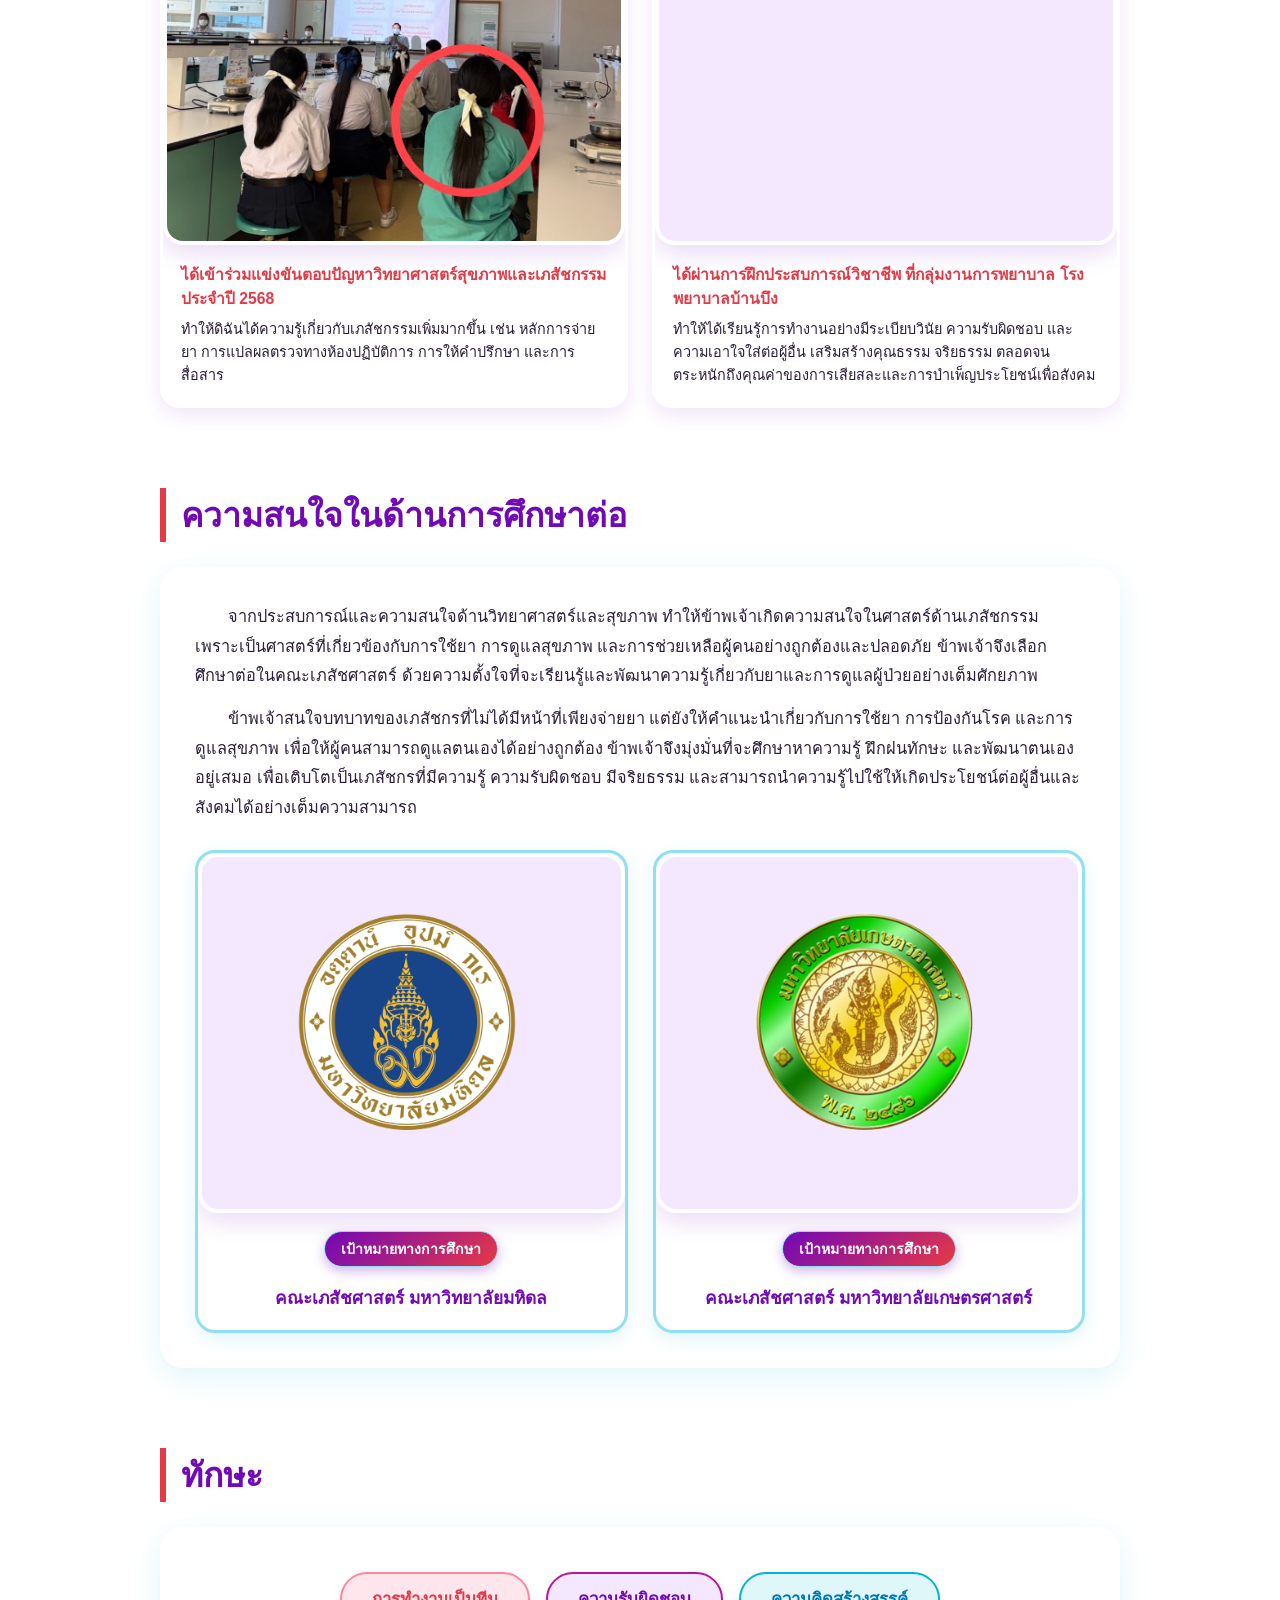
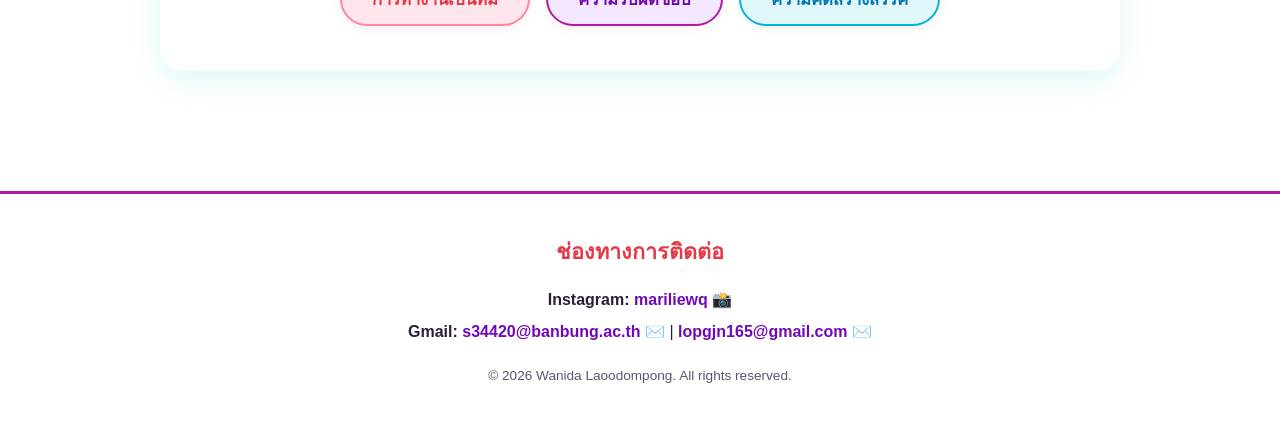
==== commit 39a35a65: "Update index.html" ====
--- a/index.html
+++ b/index.html
@@ -115,7 +115,7 @@
         </div>
         <div class="card-media">
           <div class="img-box">
-            <img src="high-school.jpg" alt="ประวัติการศึกษา" class="portfolio-img">
+            <img src="IMG_2332.jpeg" alt="ประวัติการศึกษา" class="portfolio-img">
           </div>
         </div>
       </div>
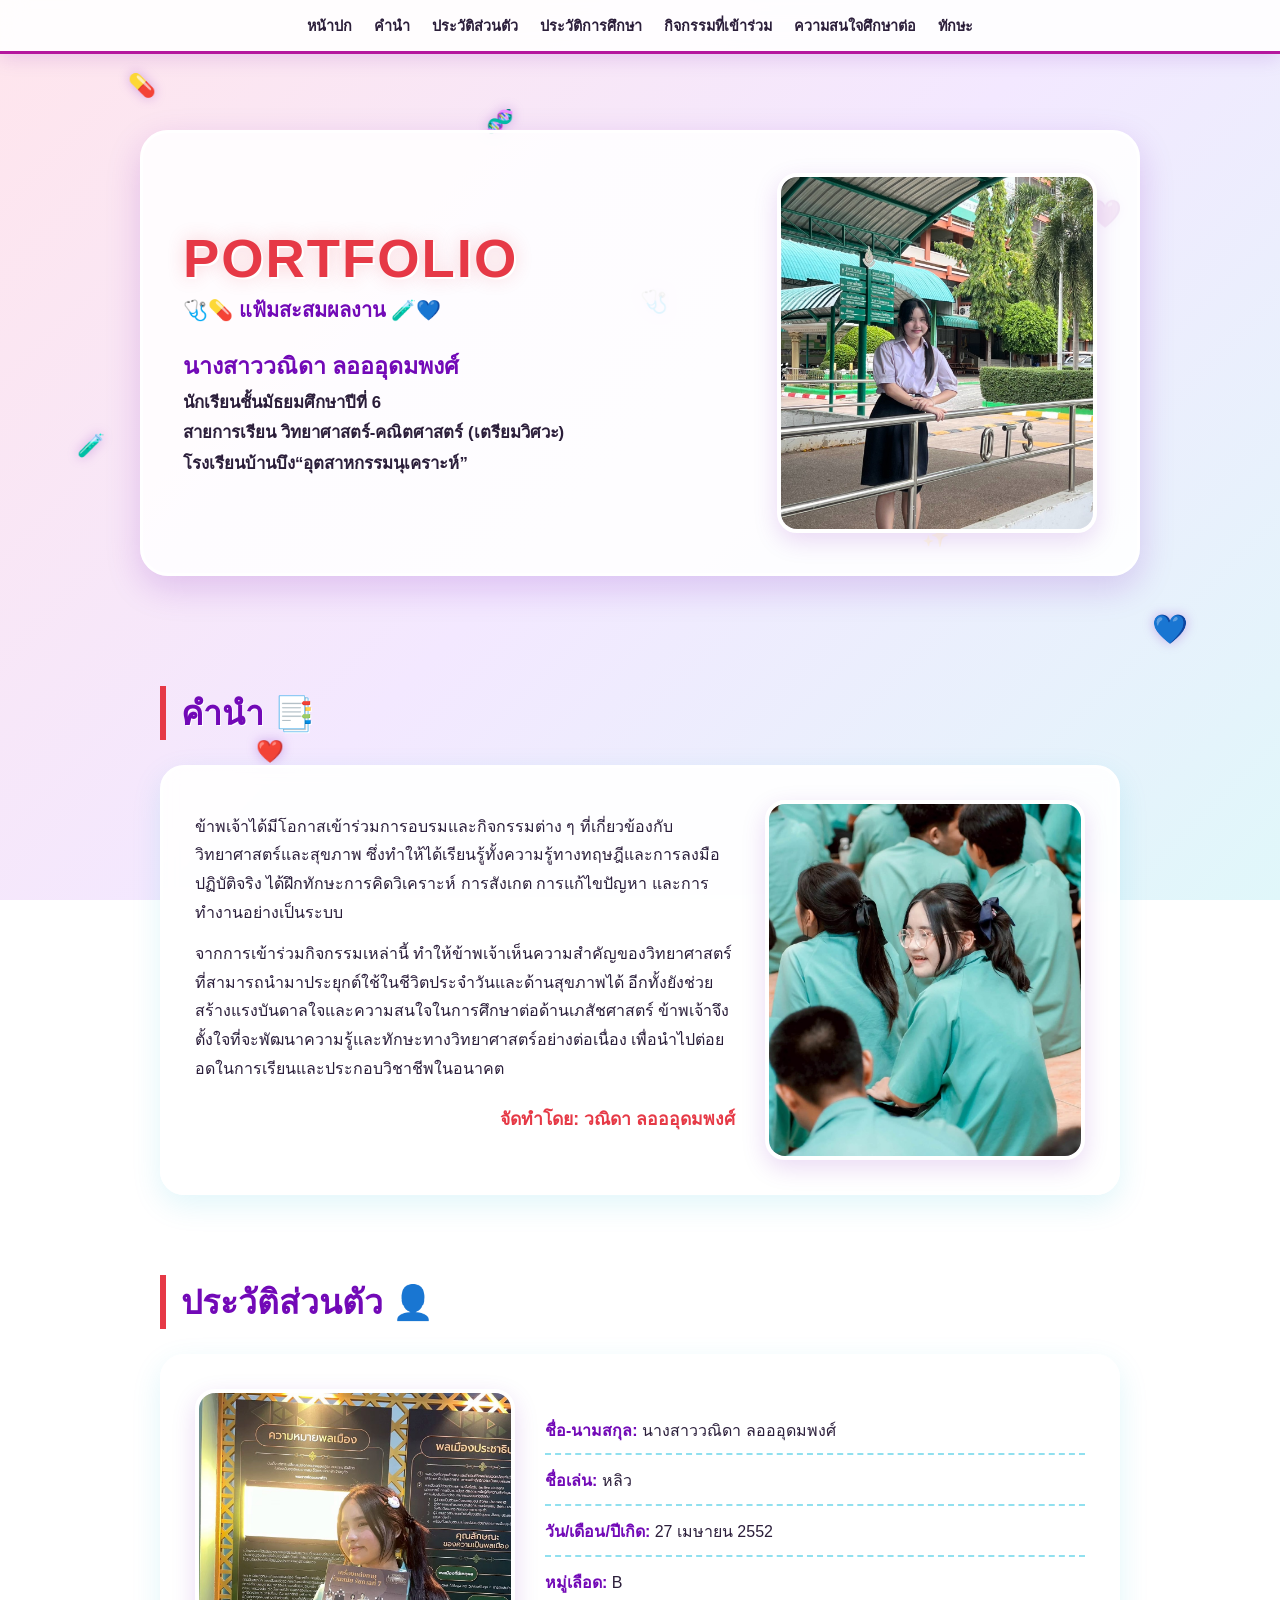
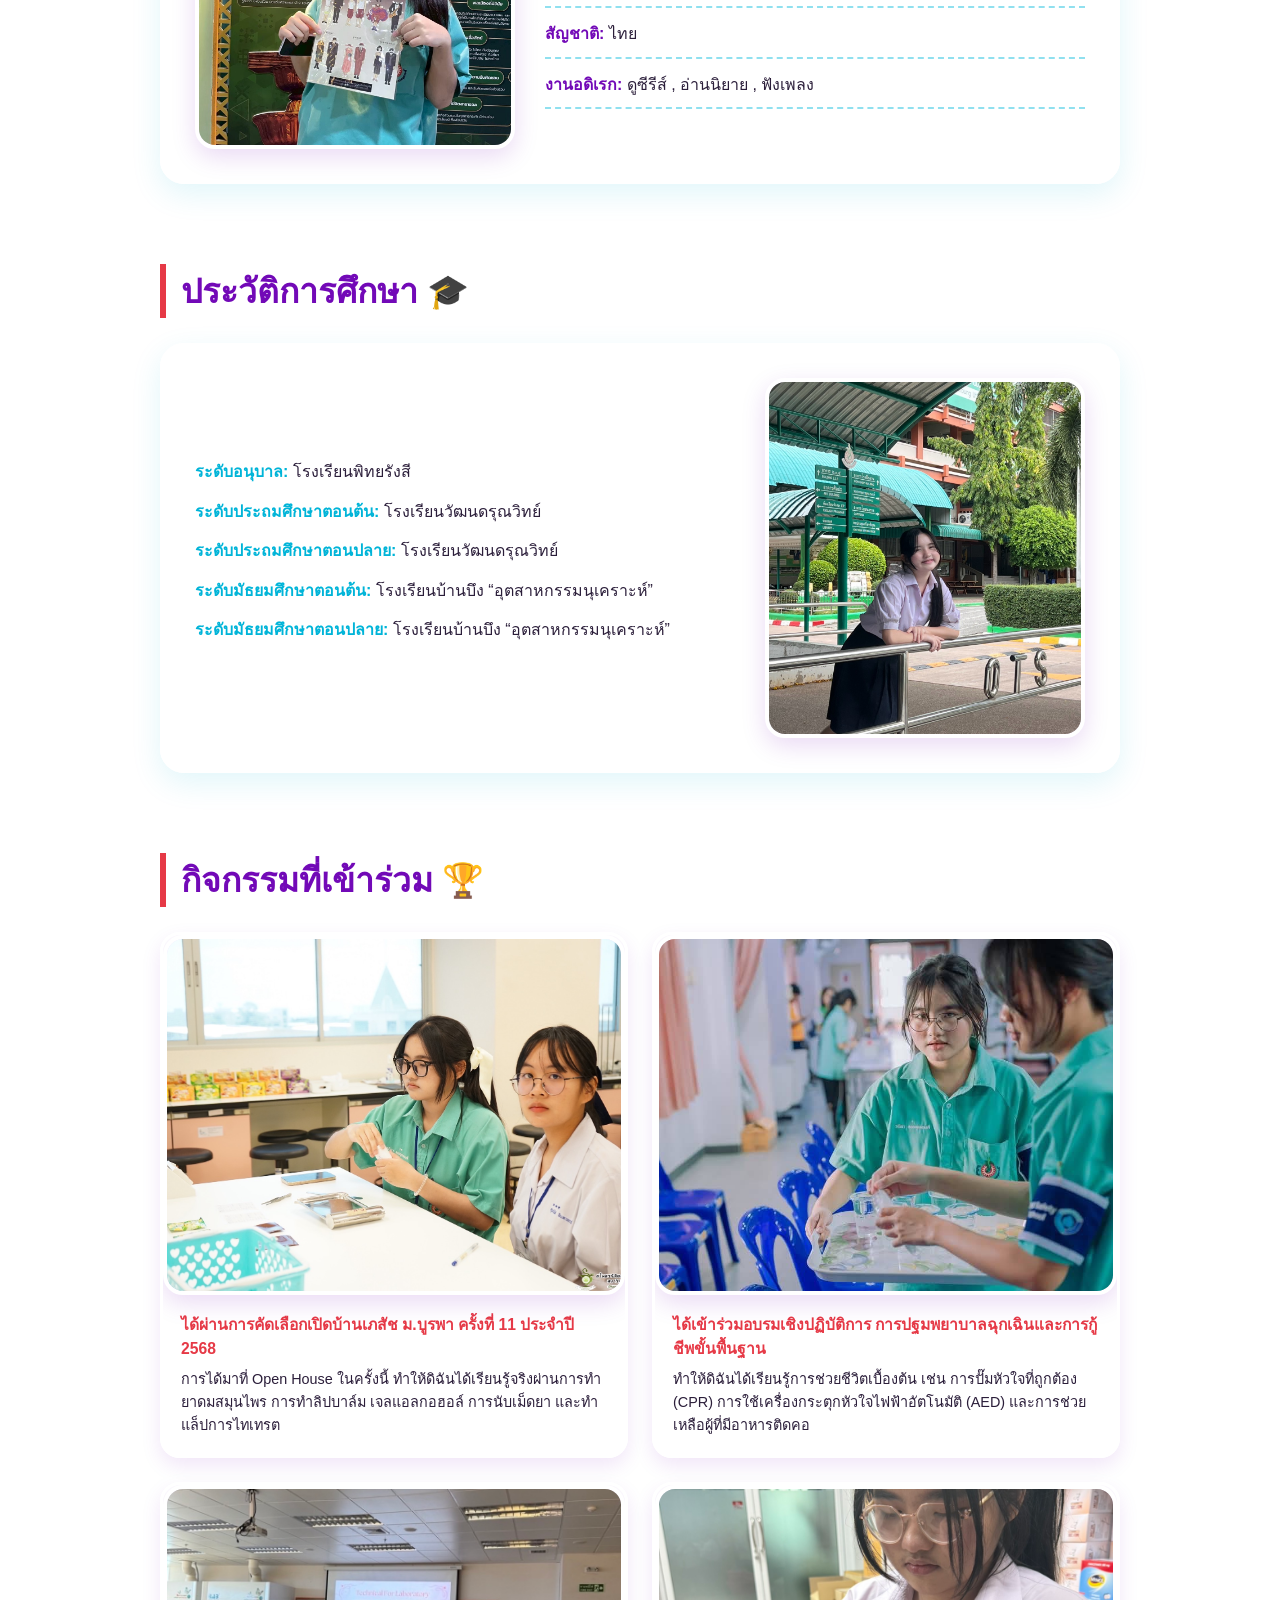
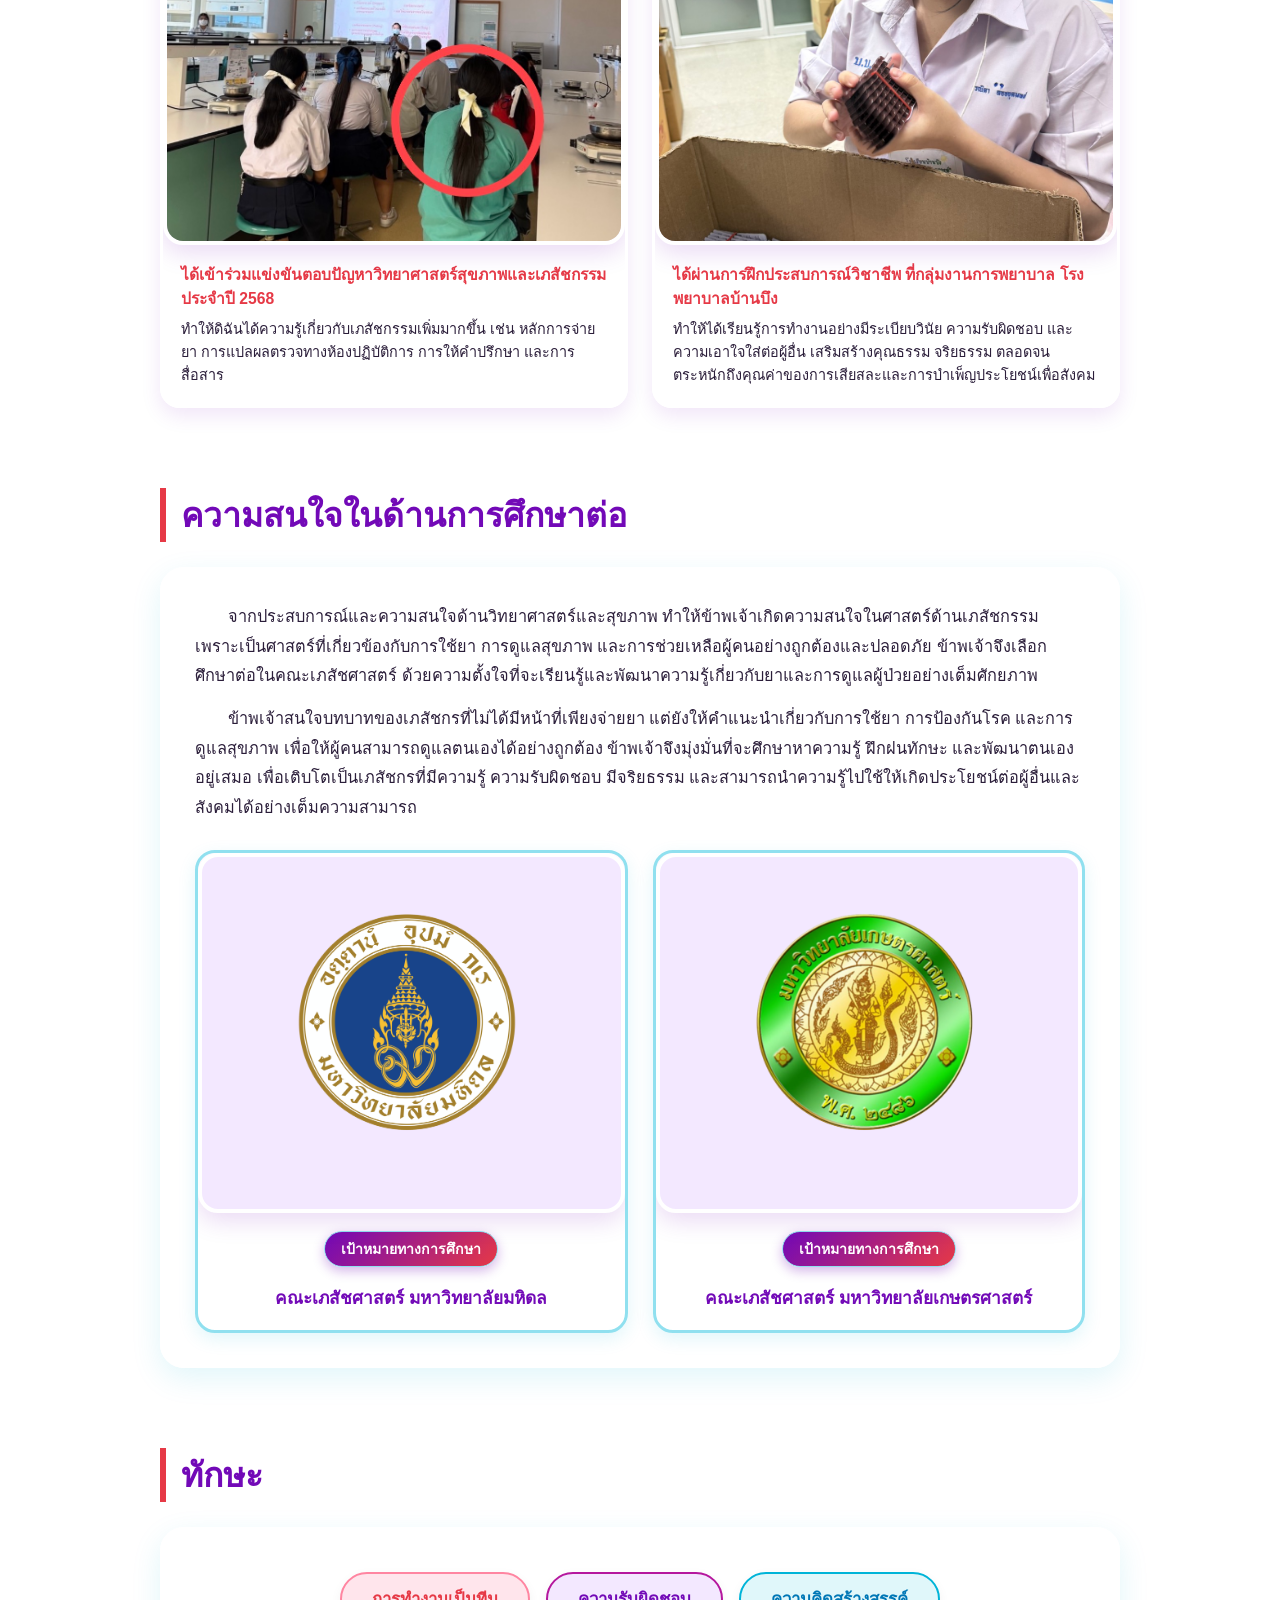
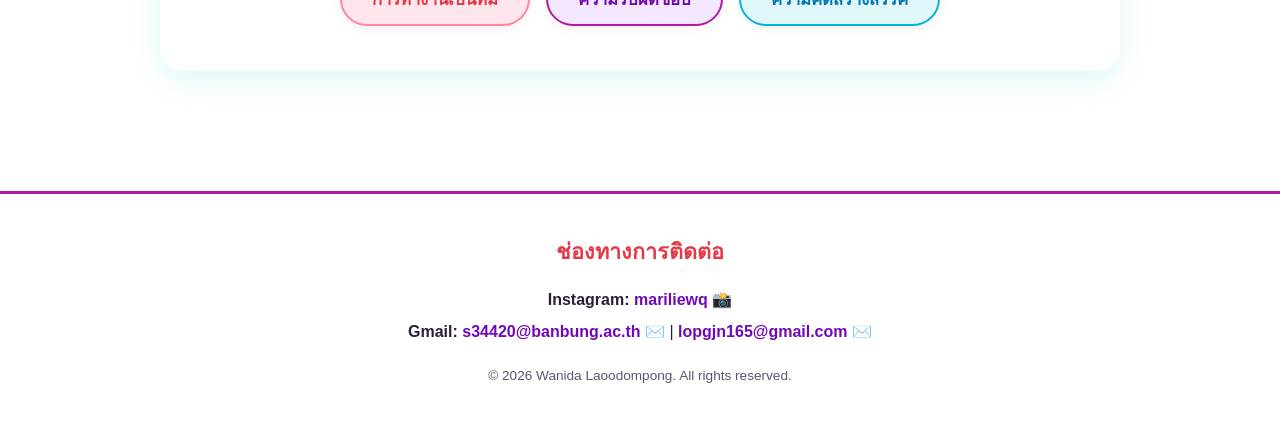
==== commit 77c14fc8: "Update image source for activity 4" ====
--- a/index.html
+++ b/index.html
@@ -162,7 +162,7 @@
         <!-- กิจกรรมที่ 4 -->
         <div class="gallery-card">
           <div class="img-box">
-            <img src="activity4.jpg" alt="ฝึกประสบการณ์วิชาชีพ" class="portfolio-img">
+            <img src="IMG_2355.jpeg" alt="ฝึกประสบการณ์วิชาชีพ" class="portfolio-img">
           </div>
           <div class="gallery-info">
             <p class="activity-title"> ได้ผ่านการฝึกประสบการณ์วิชาชีพ ที่กลุ่มงานการพยาบาล โรงพยาบาลบ้านบึง</p>
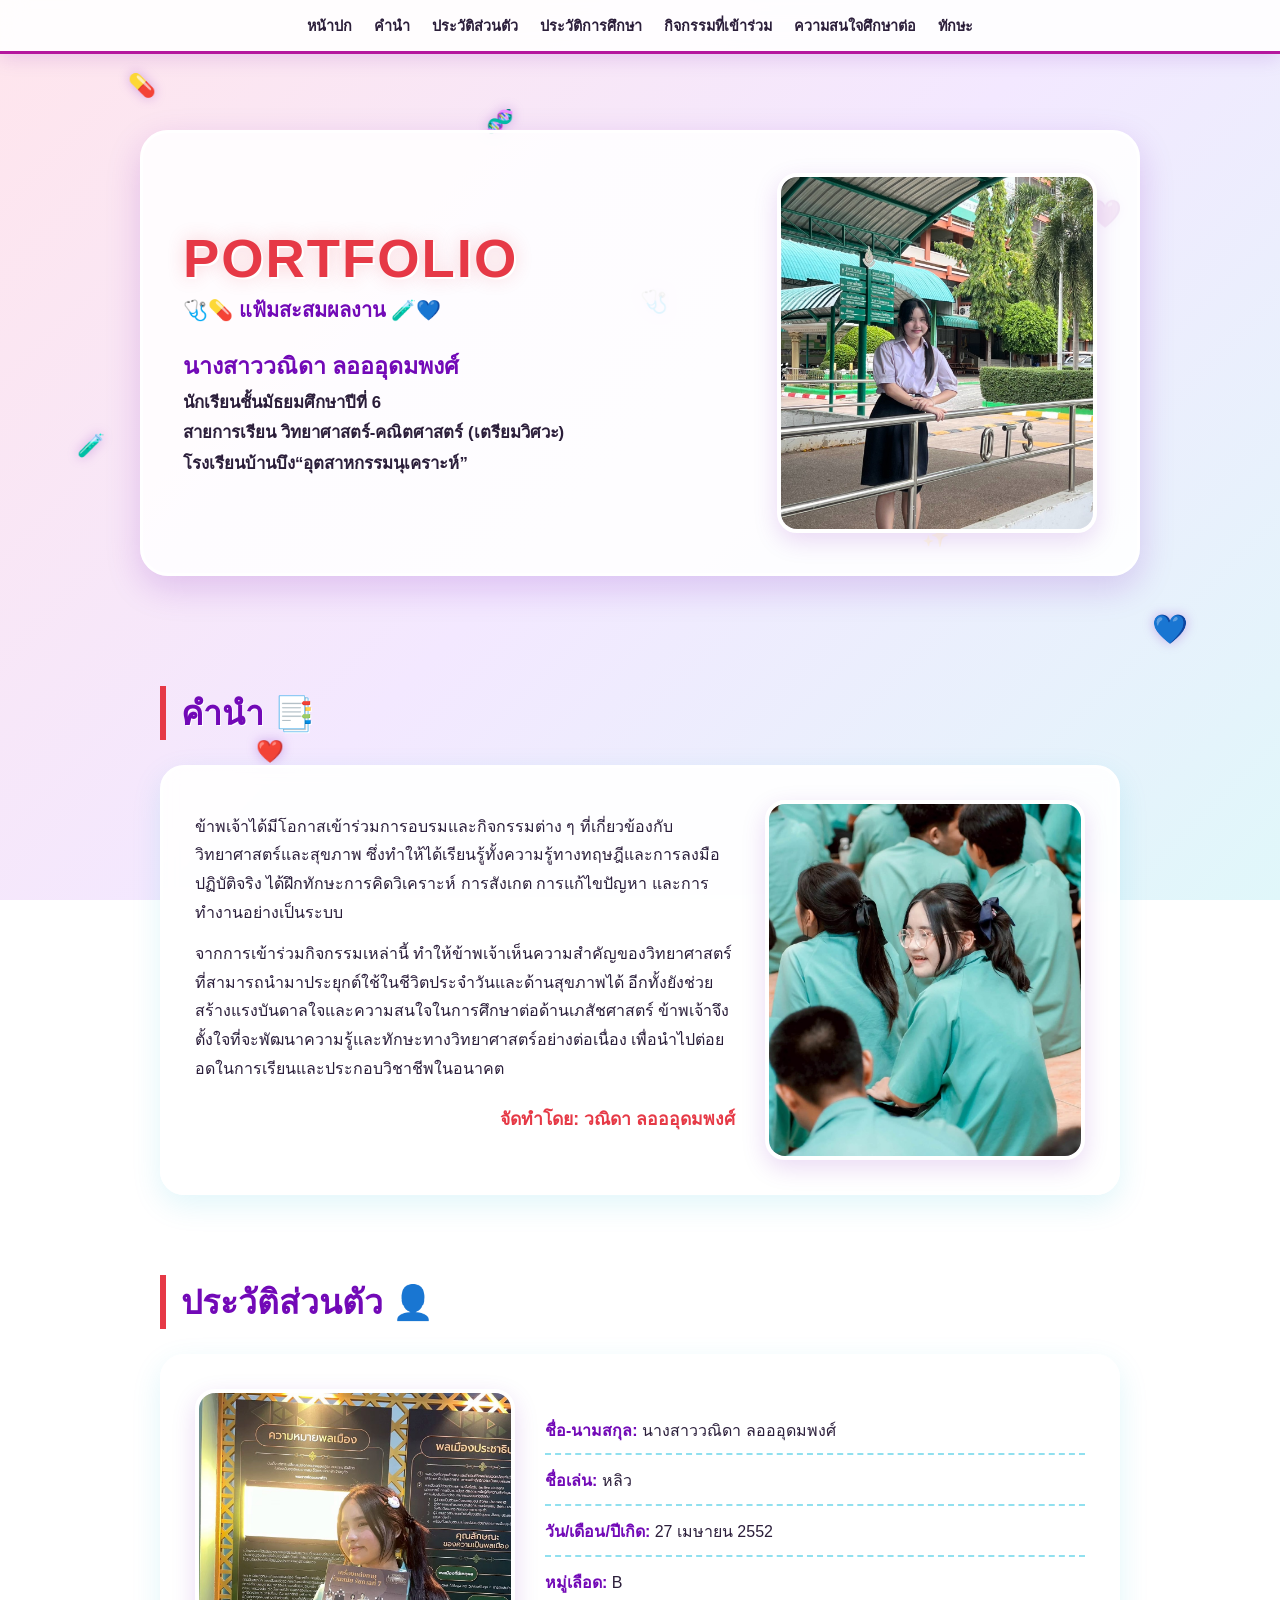
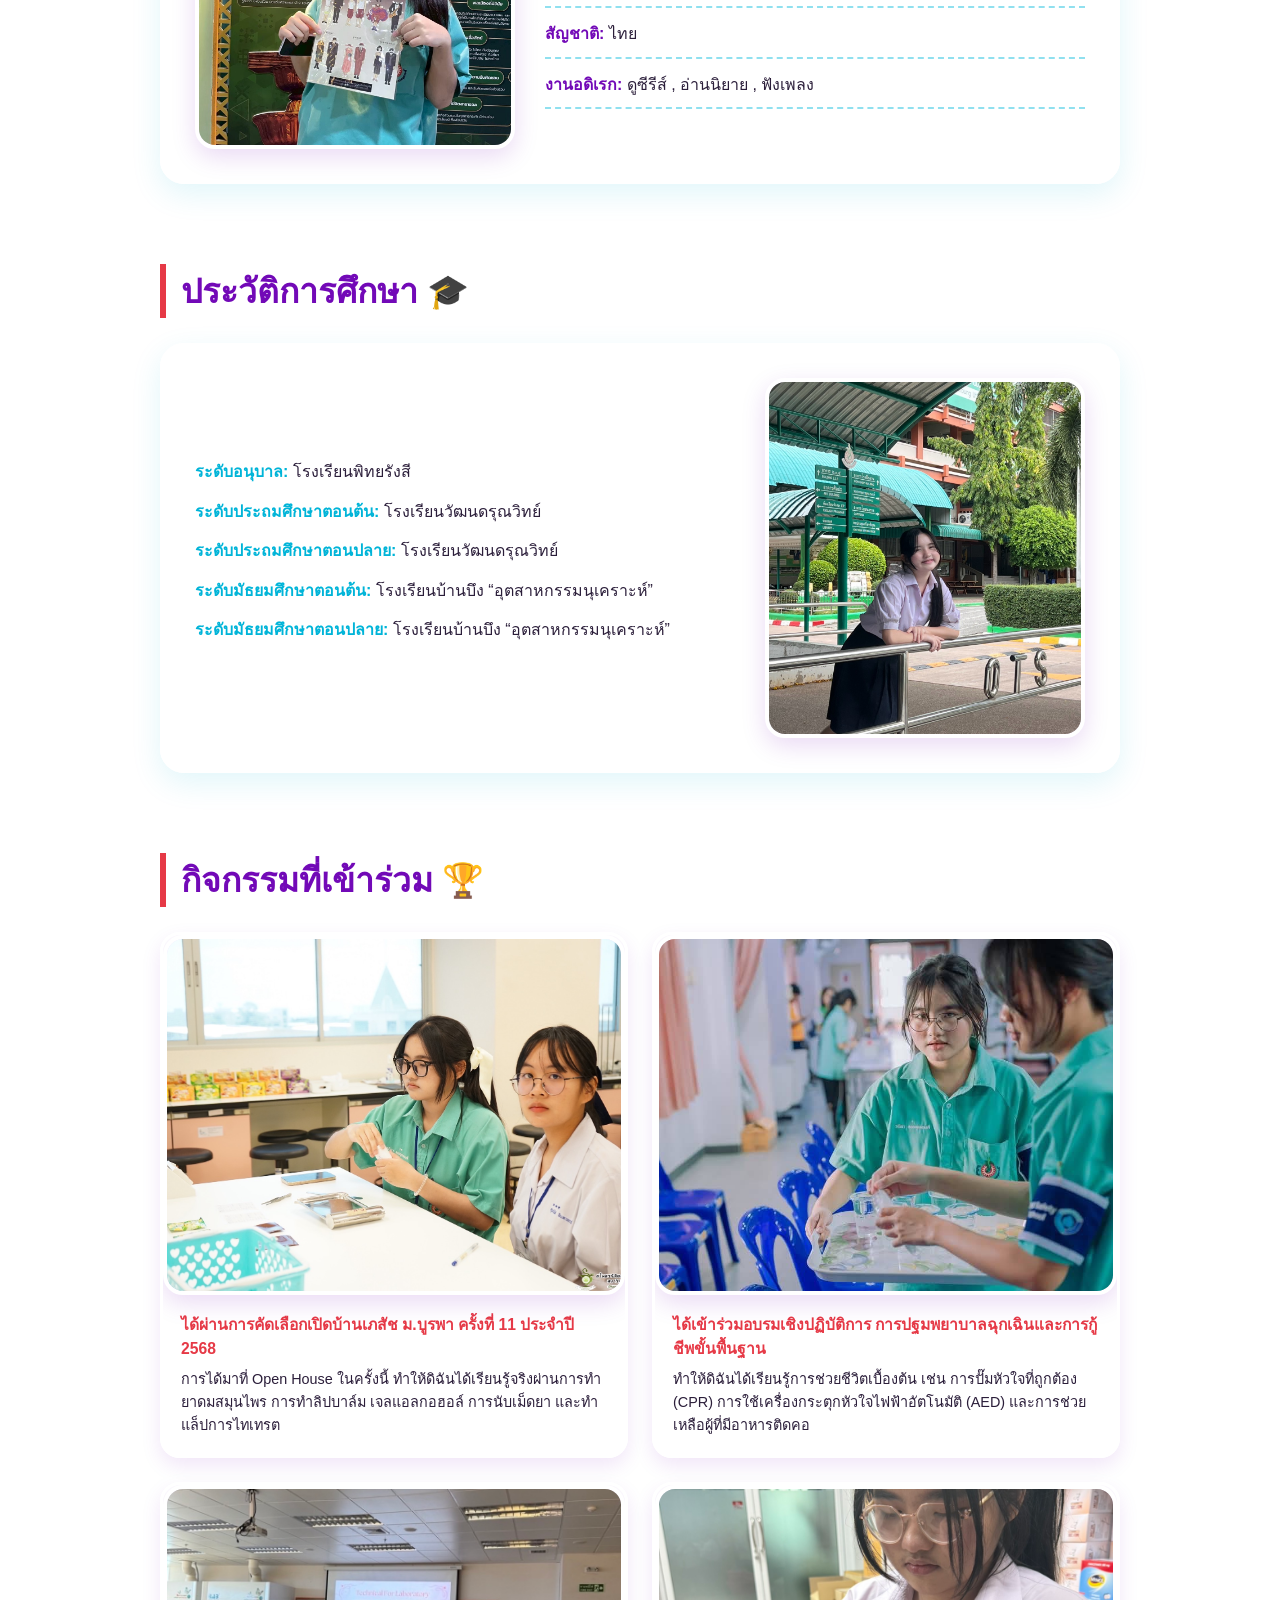
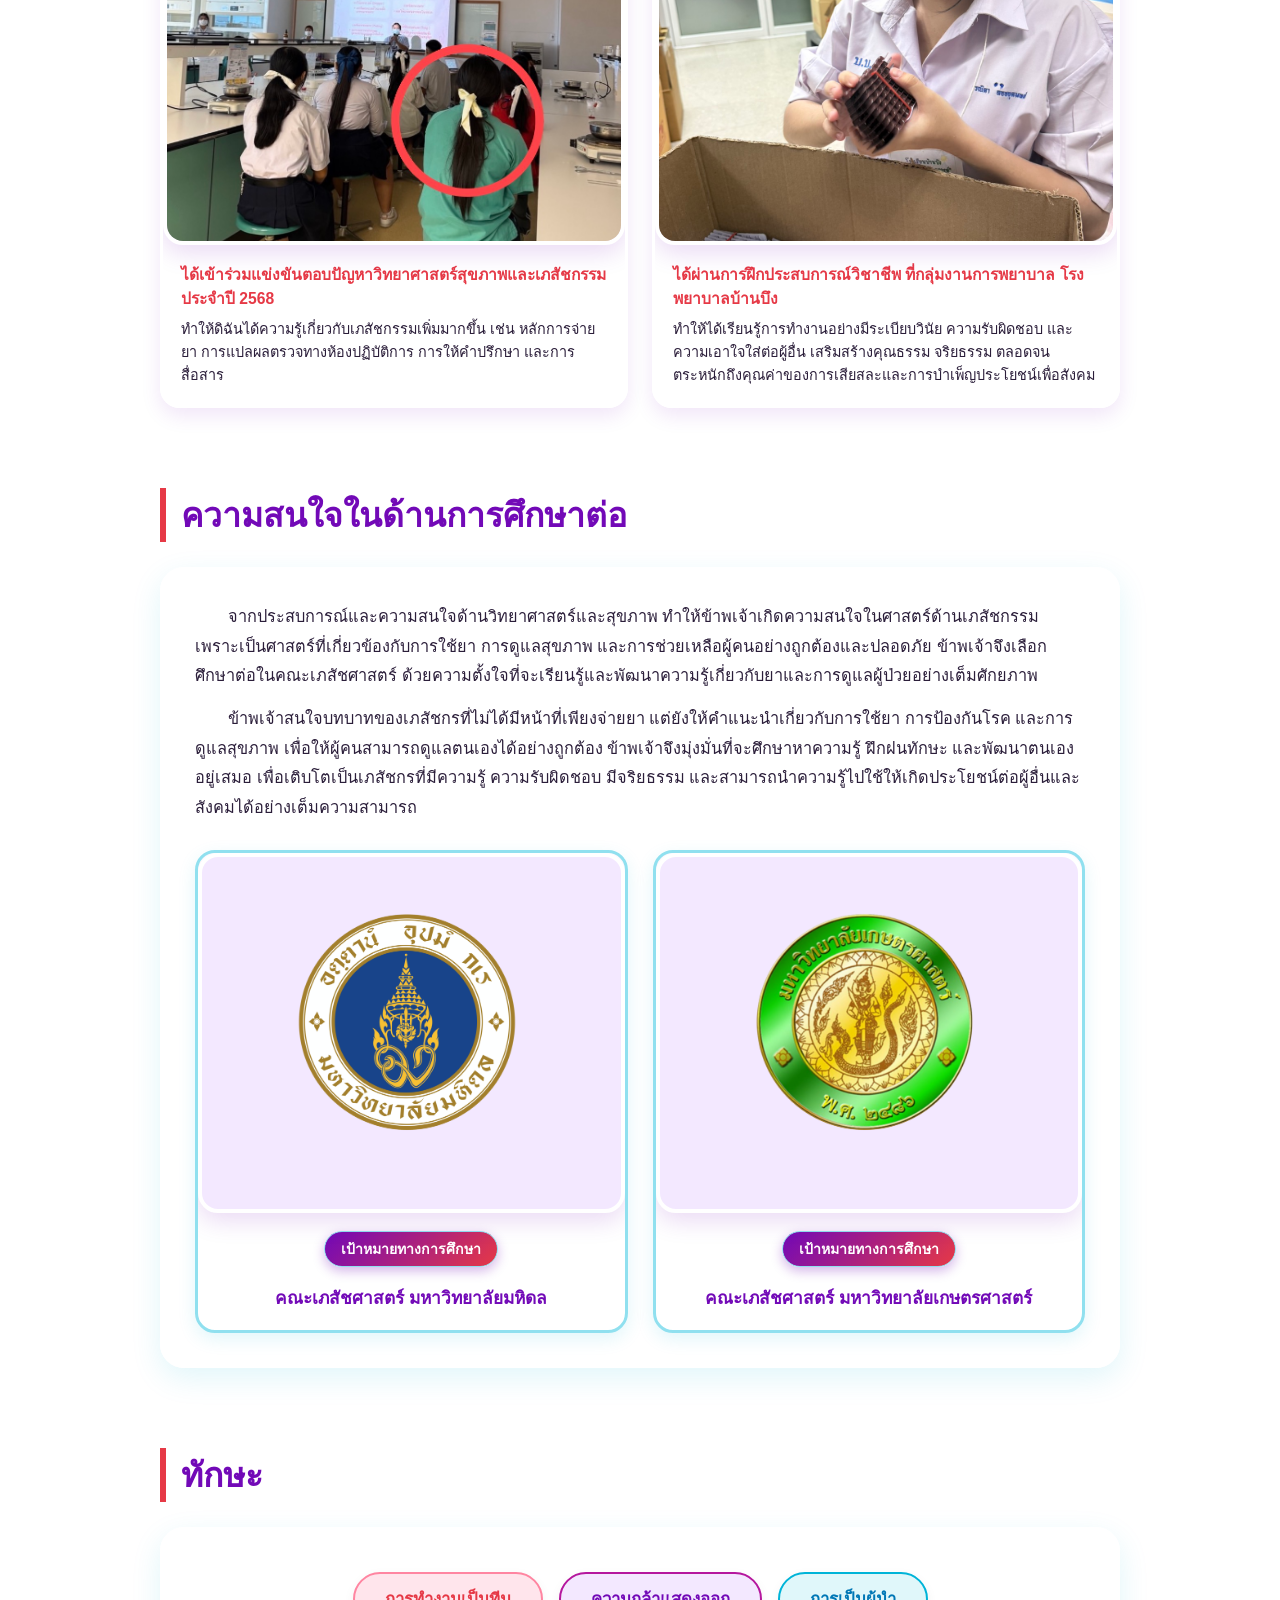
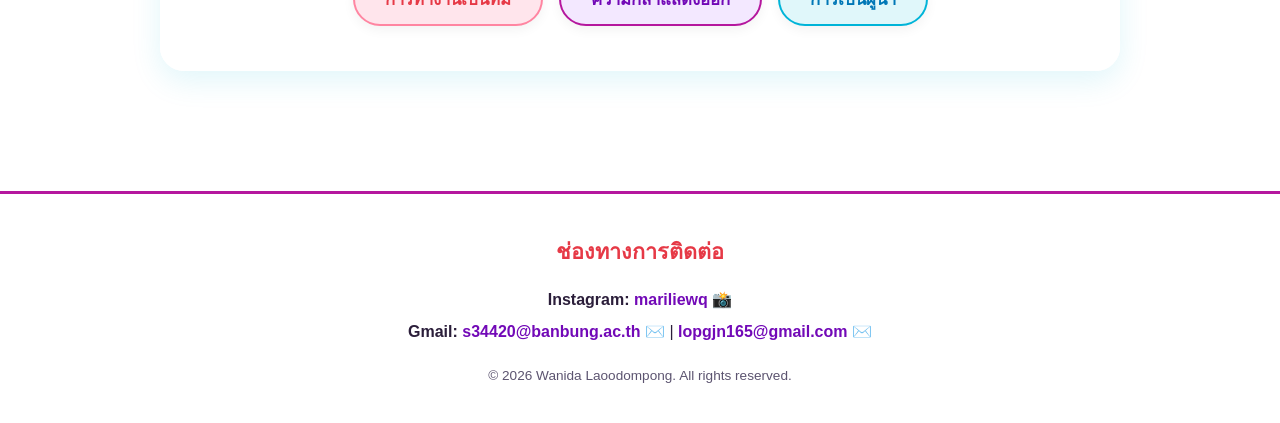
==== commit 7ff22878: "Update index.html" ====
--- a/index.html
+++ b/index.html
@@ -215,8 +215,8 @@
       <div class="section-card">
         <ul class="skills-tags-list">
           <li class="tag-red"> การทำงานเป็นทีม</li>
-          <li class="tag-purple">ความรับผิดชอบ</li>
-          <li class="tag-blue"> ความคิดสร้างสรรค์</li>
+          <li class="tag-purple">ความกล้าแสดงออก</li>
+          <li class="tag-blue"> การเป็นผู้นำ</li>
         </ul>
       </div>
     </section>
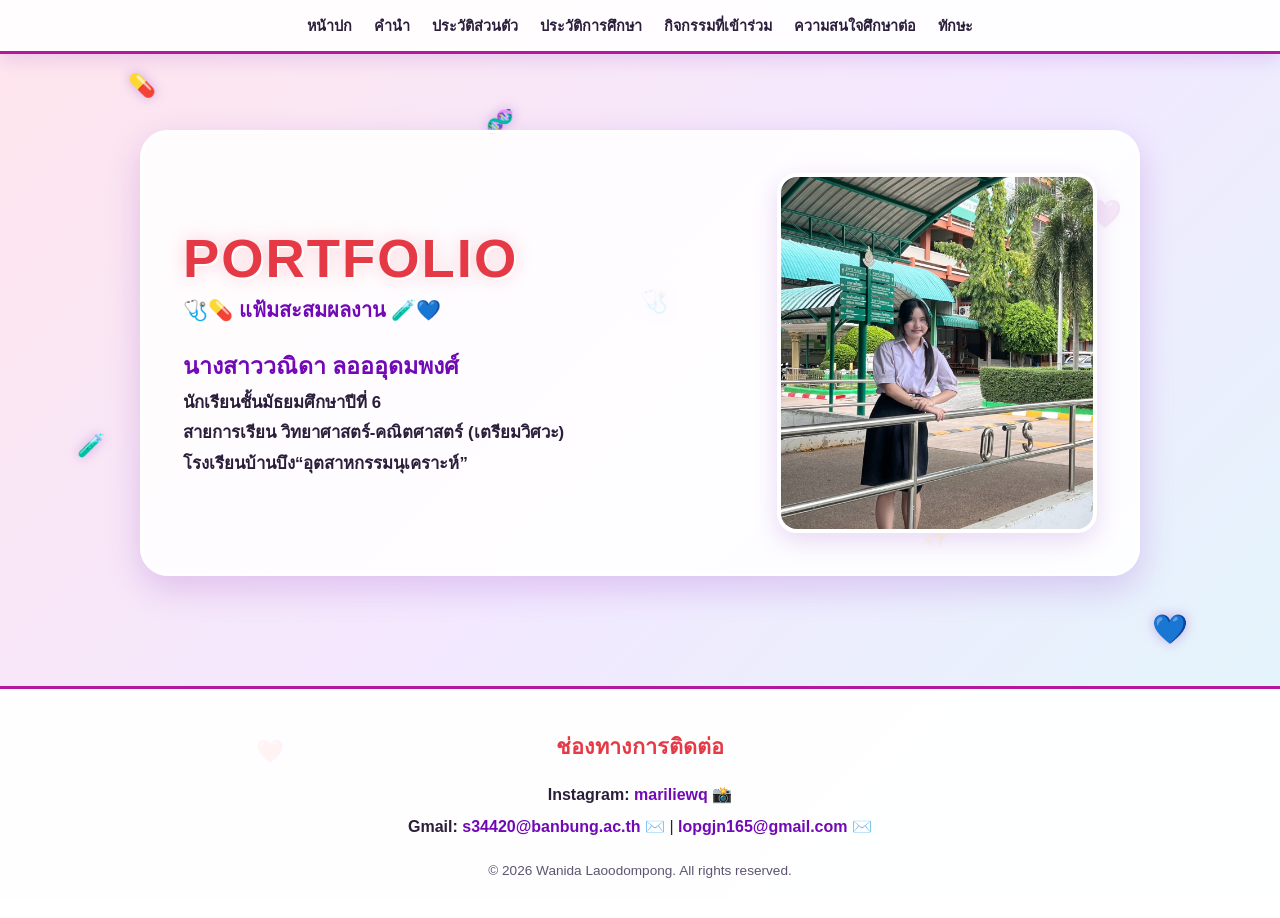
==== commit 52bc028c: "Update index.html" ====
--- a/index.html
+++ b/index.html
@@ -3,15 +3,13 @@
 <head>
   <meta charset="UTF-8">
   <meta name="viewport" content="width=device-width, initial-scale=1.0">
-  <meta name="description" content="แฟ้มสะสมผลงาน (Portfolio)">
-  <title>แฟ้มสะสมผลงาน // PORTFOLIO</title>
-  
-  <!-- เชื่อมต่อไฟล์สไตล์ CSS -->
+  <meta name="description" content="แฟ้มสะสมผลงาน (Portfolio) - หน้าปก">
+  <title>หน้าปก // PORTFOLIO</title>
   <link rel="stylesheet" href="style.css">
 </head>
 <body>
 
-  <!-- ประกายและอิโมจิลอยสีสันสดใส (Sparkles background) -->
+  <!-- ประกายและอิโมจิลอยสีสันสดใส -->
   <div class="sparkles-container">
     <div class="sparkle s1">💊</div>
     <div class="sparkle s2">💜</div>
@@ -23,20 +21,20 @@
     <div class="sparkle s8">🧬</div>
   </div>
 
-  <!-- แถบเมนูลอยแบบโปร่งแสง (Navbar) -->
+  <!-- แถบเมนู -->
   <nav class="navbar">
     <div class="nav-container">
-      <a href="#cover">หน้าปก</a>
-      <a href="#introduction">คำนำ</a>
-      <a href="#profile">ประวัติส่วนตัว</a>
-      <a href="#education">ประวัติการศึกษา</a>
-      <a href="#activities">กิจกรรมที่เข้าร่วม</a>
-      <a href="#future-study">ความสนใจศึกษาต่อ</a>
-      <a href="#skills">ทักษะ</a>
+      <a href="index.html" class="active">หน้าปก</a>
+      <a href="introduction.html">คำนำ</a>
+      <a href="profile.html">ประวัติส่วนตัว</a>
+      <a href="education.html">ประวัติการศึกษา</a>
+      <a href="activities.html">กิจกรรมที่เข้าร่วม</a>
+      <a href="future-study.html">ความสนใจศึกษาต่อ</a>
+      <a href="skills.html">ทักษะ</a>
     </div>
   </nav>
 
-  <!-- 1. หน้าปก (Cover Layout แบบ 2 ฝั่ง ข้อมูลด้านซ้าย - รูปด้านขวา) -->
+  <!-- หน้าปก -->
   <header id="cover">
     <div class="cover-container">
       <div class="cover-text-side">
@@ -57,173 +55,6 @@
     </div>
   </header>
 
-  <main class="container">
-
-    <!-- 2. คำนำ (Introduction) -->
-    <section id="introduction">
-      <h2>คำนำ 📑</h2>
-      <div class="section-card flex-card">
-        <div class="card-text">
-          <p>ข้าพเจ้าได้มีโอกาสเข้าร่วมการอบรมและกิจกรรมต่าง ๆ ที่เกี่ยวข้องกับวิทยาศาสตร์และสุขภาพ ซึ่งทำให้ได้เรียนรู้ทั้งความรู้ทางทฤษฎีและการลงมือปฏิบัติจริง ได้ฝึกทักษะการคิดวิเคราะห์ การสังเกต การแก้ไขปัญหา และการทำงานอย่างเป็นระบบ</p>
-          <p>จากการเข้าร่วมกิจกรรมเหล่านี้ ทำให้ข้าพเจ้าเห็นความสำคัญของวิทยาศาสตร์ที่สามารถนำมาประยุกต์ใช้ในชีวิตประจำวันและด้านสุขภาพได้ อีกทั้งยังช่วยสร้างแรงบันดาลใจและความสนใจในการศึกษาต่อด้านเภสัชศาสตร์ ข้าพเจ้าจึงตั้งใจที่จะพัฒนาความรู้และทักษะทางวิทยาศาสตร์อย่างต่อเนื่อง เพื่อนำไปต่อยอดในการเรียนและประกอบวิชาชีพในอนาคต</p>
-          <div class="signature-box">
-            <p><strong>จัดทำโดย:</strong> วณิดา ลอออุดมพงศ์ </p>
-          </div>
-        </div>
-        <div class="card-media">
-          <div class="img-box">
-            <img src="IMG_2352.jpeg" alt="คำนำ" class="portfolio-img">
-          </div>
-        </div>
-      </div>
-    </section>
-
-    <!-- 3. ประวัติส่วนตัว (Profile) -->
-    <section id="profile">
-      <h2>ประวัติส่วนตัว 👤</h2>
-      <div class="section-card flex-card reverse-mobile">
-        <div class="card-media">
-          <div class="img-box">
-            <img src="IMG_2351.jpeg" alt="ประวัติส่วนตัว" class="portfolio-img">
-          </div>
-        </div>
-        <div class="card-text">
-          <ul class="info-list">
-            <li><strong>ชื่อ-นามสกุล:</strong> นางสาววณิดา ลอออุดมพงศ์</li>
-            <li><strong>ชื่อเล่น:</strong> หลิว </li>
-            <li><strong>วัน/เดือน/ปีเกิด:</strong> 27 เมษายน 2552 </li>
-            <li><strong>หมู่เลือด:</strong> B </li>
-            <li><strong>สัญชาติ:</strong> ไทย </li>
-            <li><strong>งานอดิเรก:</strong> ดูซีรีส์ , อ่านนิยาย , ฟังเพลง </li>
-          </ul>
-        </div>
-      </div>
-    </section>
-
-    <!-- 4. ประวัติการศึกษา (Education) -->
-    <section id="education">
-      <h2>ประวัติการศึกษา 🎓</h2>
-      <div class="section-card flex-card">
-        <div class="card-text">
-          <ul class="edu-info-list">
-            <li><strong>ระดับอนุบาล:</strong> โรงเรียนพิทยรังสี </li>
-            <li><strong>ระดับประถมศึกษาตอนต้น:</strong> โรงเรียนวัฒนดรุณวิทย์ </li>
-            <li><strong>ระดับประถมศึกษาตอนปลาย:</strong> โรงเรียนวัฒนดรุณวิทย์ </li>
-            <li><strong>ระดับมัธยมศึกษาตอนต้น:</strong> โรงเรียนบ้านบึง “อุตสาหกรรมนุเคราะห์” </li>
-            <li><strong>ระดับมัธยมศึกษาตอนปลาย:</strong> โรงเรียนบ้านบึง “อุตสาหกรรมนุเคราะห์” </li>
-          </ul>
-        </div>
-        <div class="card-media">
-          <div class="img-box">
-            <img src="IMG_2332.jpeg" alt="ประวัติการศึกษา" class="portfolio-img">
-          </div>
-        </div>
-      </div>
-    </section>
-
-    <!-- 5. กิจกรรมที่เข้าร่วม (4 กิจกรรม) -->
-    <section id="activities">
-      <h2>กิจกรรมที่เข้าร่วม 🏆</h2>
-      <div class="gallery-grid-2x2">
-        
-        <!-- กิจกรรมที่ 1 -->
-        <div class="gallery-card">
-          <div class="img-box">
-            <img src="IMG_2333.jpeg" alt="เปิดบ้านเภสัช ม.บูรพา" class="portfolio-img">
-          </div>
-          <div class="gallery-info">
-            <p class="activity-title"> ได้ผ่านการคัดเลือกเปิดบ้านเภสัช ม.บูรพา ครั้งที่ 11 ประจำปี 2568</p>
-            <p class="activity-desc">การได้มาที่ Open House ในครั้งนี้ ทำให้ดิฉันได้เรียนรู้จริงผ่านการทำยาดมสมุนไพร การทำลิปบาล์ม เจลแอลกอฮอล์ การนับเม็ดยา และทำแล็ปการไทเทรต</p>
-          </div>
-        </div>
-
-        <!-- กิจกรรมที่ 2 -->
-        <div class="gallery-card">
-          <div class="img-box">
-            <img src="IMG_2336.jpeg" alt="อบรมปฐมพยาบาลฉุกเฉิน" class="portfolio-img">
-          </div>
-          <div class="gallery-info">
-            <p class="activity-title">  ได้เข้าร่วมอบรมเชิงปฏิบัติการ การปฐมพยาบาลฉุกเฉินและการกู้ชีพขั้นพื้นฐาน</p>
-            <p class="activity-desc">ทำให้ดิฉันได้เรียนรู้การช่วยชีวิตเบื้องต้น เช่น การปั๊มหัวใจที่ถูกต้อง (CPR) การใช้เครื่องกระตุกหัวใจไฟฟ้าอัตโนมัติ (AED) และการช่วยเหลือผู้ที่มีอาหารติดคอ</p>
-          </div>
-        </div>
-
-        <!-- กิจกรรมที่ 3 -->
-        <div class="gallery-card">
-          <div class="img-box">
-            <img src="IMG_2342.jpeg" alt="แข่งตอบปัญหาวิทยาศาสตร์สุขภาพ" class="portfolio-img">
-          </div>
-          <div class="gallery-info">
-            <p class="activity-title"> ได้เข้าร่วมแข่งขันตอบปัญหาวิทยาศาสตร์สุขภาพและเภสัชกรรม ประจำปี 2568</p>
-            <p class="activity-desc">ทำให้ดิฉันได้ความรู้เกี่ยวกับเภสัชกรรมเพิ่มมากขึ้น เช่น หลักการจ่ายยา การแปลผลตรวจทางห้องปฏิบัติการ การให้คำปรึกษา และการสื่อสาร</p>
-          </div>
-        </div>
-
-        <!-- กิจกรรมที่ 4 -->
-        <div class="gallery-card">
-          <div class="img-box">
-            <img src="IMG_2355.jpeg" alt="ฝึกประสบการณ์วิชาชีพ" class="portfolio-img">
-          </div>
-          <div class="gallery-info">
-            <p class="activity-title"> ได้ผ่านการฝึกประสบการณ์วิชาชีพ ที่กลุ่มงานการพยาบาล โรงพยาบาลบ้านบึง</p>
-            <p class="activity-desc">ทำให้ได้เรียนรู้การทำงานอย่างมีระเบียบวินัย ความรับผิดชอบ และความเอาใจใส่ต่อผู้อื่น เสริมสร้างคุณธรรม จริยธรรม ตลอดจนตระหนักถึงคุณค่าของการเสียสละและการบำเพ็ญประโยชน์เพื่อสังคม</p>
-          </div>
-        </div>
-
-      </div>
-    </section>
-
-    <!-- 6. ความสนใจในด้านการศึกษาต่อ (Future Study) -->
-    <section id="future-study">
-      <h2>ความสนใจในด้านการศึกษาต่อ </h2>
-      
-      <div class="section-card future-wrapper">
-        <div class="future-intro">
-          <p>จากประสบการณ์และความสนใจด้านวิทยาศาสตร์และสุขภาพ ทำให้ข้าพเจ้าเกิดความสนใจในศาสตร์ด้านเภสัชกรรม เพราะเป็นศาสตร์ที่เกี่ยวข้องกับการใช้ยา การดูแลสุขภาพ และการช่วยเหลือผู้คนอย่างถูกต้องและปลอดภัย ข้าพเจ้าจึงเลือกศึกษาต่อในคณะเภสัชศาสตร์ ด้วยความตั้งใจที่จะเรียนรู้และพัฒนาความรู้เกี่ยวกับยาและการดูแลผู้ป่วยอย่างเต็มศักยภาพ</p>
-          <p>ข้าพเจ้าสนใจบทบาทของเภสัชกรที่ไม่ได้มีหน้าที่เพียงจ่ายยา แต่ยังให้คำแนะนำเกี่ยวกับการใช้ยา การป้องกันโรค และการดูแลสุขภาพ เพื่อให้ผู้คนสามารถดูแลตนเองได้อย่างถูกต้อง ข้าพเจ้าจึงมุ่งมั่นที่จะศึกษาหาความรู้ ฝึกฝนทักษะ และพัฒนาตนเองอยู่เสมอ เพื่อเติบโตเป็นเภสัชกรที่มีความรู้ ความรับผิดชอบ มีจริยธรรม และสามารถนำความรู้ไปใช้ให้เกิดประโยชน์ต่อผู้อื่นและสังคมได้อย่างเต็มความสามารถ</p>
-        </div>
-
-        <div class="uni-grid">
-          <!-- มหาวิทยาลัยที่ 1 -->
-          <div class="uni-card">
-            <div class="img-box">
-              <img src="ไม่มีชื่อ 202_20260904135551.png" alt="มหาวิทยาลัยมหิดล" class="portfolio-img">
-            </div>
-            <div class="uni-info">
-              <span class="badge highlight">เป้าหมายทางการศึกษา </span>
-              <h4 class="faculty-name">คณะเภสัชศาสตร์ มหาวิทยาลัยมหิดล</h4>
-            </div>
-          </div>
-
-          <!-- มหาวิทยาลัยที่ 2 -->
-          <div class="uni-card">
-            <div class="img-box">
-              <img src="ไม่มีชื่อ 202_20260904140915.png" alt="มหาวิทยาลัยเกษตรศาสตร์" class="portfolio-img">
-            </div>
-            <div class="uni-info">
-              <span class="badge highlight">เป้าหมายทางการศึกษา </span>
-              <h4 class="faculty-name">คณะเภสัชศาสตร์ มหาวิทยาลัยเกษตรศาสตร์</h4>
-            </div>
-          </div>
-        </div>
-      </div>
-    </section>
-
-    <!-- 7. ความสามารถพิเศษ / ทักษะ -->
-    <section id="skills">
-      <h2>ทักษะ </h2>
-      <div class="section-card">
-        <ul class="skills-tags-list">
-          <li class="tag-red"> การทำงานเป็นทีม</li>
-          <li class="tag-purple">ความกล้าแสดงออก</li>
-          <li class="tag-blue"> การเป็นผู้นำ</li>
-        </ul>
-      </div>
-    </section>
-
-  </main>
-
-  <!-- ส่วนท้าย (Footer / ช่องทางการติดต่อ) -->
   <footer>
     <div class="footer-content">
       <h3>ช่องทางการติดต่อ </h3>
@@ -235,7 +66,6 @@
     </div>
   </footer>
 
-  <!-- เชื่อมต่อไฟล์ JavaScript -->
   <script src="script.js"></script>
 </body>
 </html>
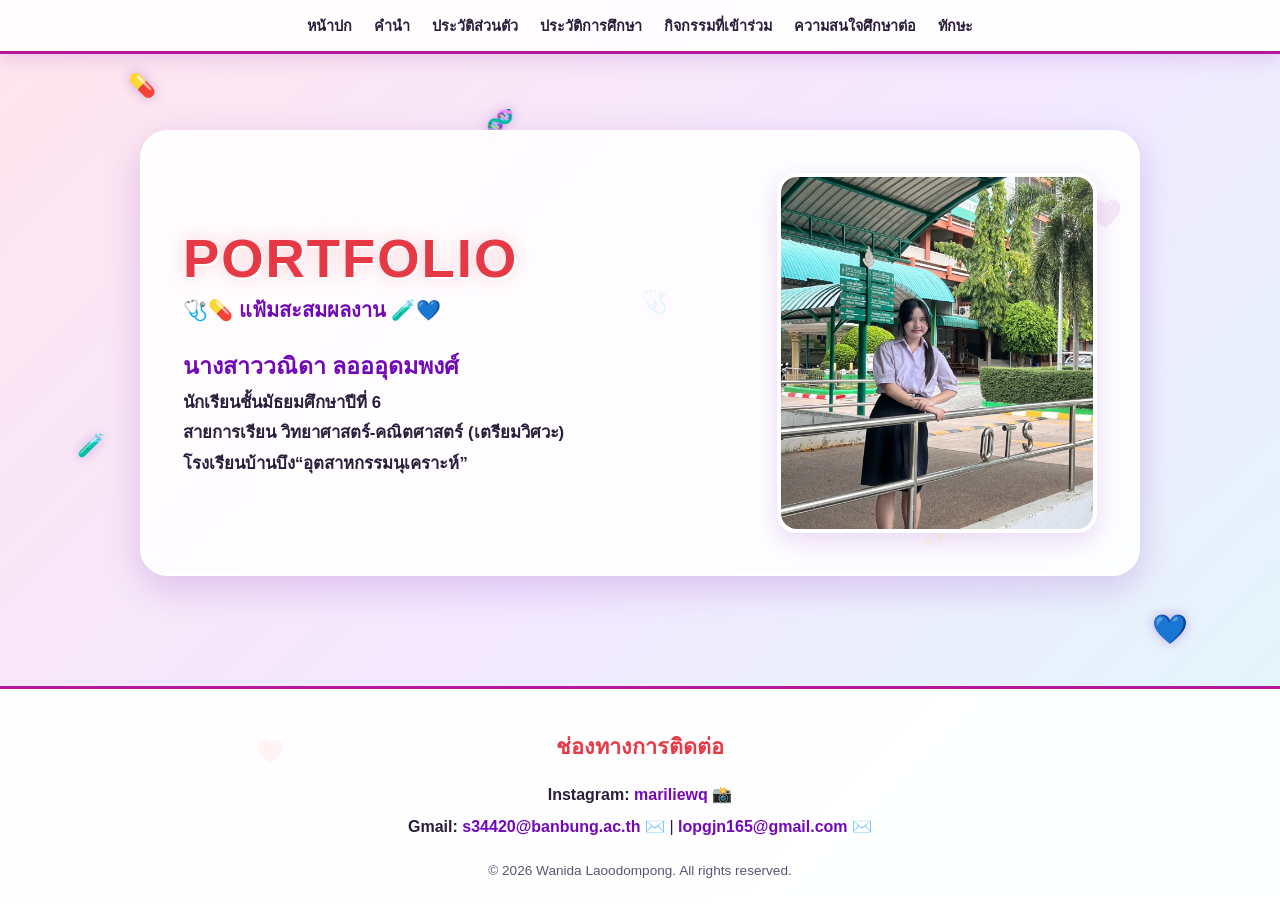
==== commit 6aab2761: "Update index.html" ====
--- a/index.html
+++ b/index.html
@@ -3,13 +3,14 @@
 <head>
   <meta charset="UTF-8">
   <meta name="viewport" content="width=device-width, initial-scale=1.0">
-  <meta name="description" content="แฟ้มสะสมผลงาน (Portfolio) - หน้าปก">
+  <meta name="description" content="แฟ้มสะสมผลงาน Portfolio ของวณิดา ลอออุดมพงศ์">
   <title>หน้าปก // PORTFOLIO</title>
   <link rel="stylesheet" href="style.css">
 </head>
+
 <body>
 
-  <!-- ประกายและอิโมจิลอยสีสันสดใส -->
+  <!-- พื้นหลัง -->
   <div class="sparkles-container">
     <div class="sparkle s1">💊</div>
     <div class="sparkle s2">💜</div>
@@ -21,10 +22,10 @@
     <div class="sparkle s8">🧬</div>
   </div>
 
-  <!-- แถบเมนู -->
+  <!-- Navbar -->
   <nav class="navbar">
     <div class="nav-container">
-      <a href="index.html" class="active">หน้าปก</a>
+      <a href="index.html">หน้าปก</a>
       <a href="introduction.html">คำนำ</a>
       <a href="profile.html">ประวัติส่วนตัว</a>
       <a href="education.html">ประวัติการศึกษา</a>
@@ -35,37 +36,95 @@
   </nav>
 
   <!-- หน้าปก -->
-  <header id="cover">
+  <header class="cover-page">
+
     <div class="cover-container">
+
       <div class="cover-text-side">
+
         <h1>PORTFOLIO</h1>
-        <p class="subtitle">🩺💊 แฟ้มสะสมผลงาน 🧪💙</p>
+
+        <p class="subtitle">
+          🩺💊 แฟ้มสะสมผลงาน 🧪💙
+        </p>
+
         <div class="cover-details">
-          <p class="student-name">นางสาววณิดา ลอออุดมพงศ์</p>
-          <p class="student-level">นักเรียนชั้นมัธยมศึกษาปีที่ 6</p>
-          <p class="student-plan">สายการเรียน วิทยาศาสตร์-คณิตศาสตร์ (เตรียมวิศวะ)</p>
-          <p class="school-name"><b>โรงเรียนบ้านบึง“อุตสาหกรรมนุเคราะห์”</b></p>
+
+          <p class="student-name">
+            นางสาววณิดา ลอออุดมพงศ์
+          </p>
+
+          <p class="student-level">
+            นักเรียนชั้นมัธยมศึกษาปีที่ 6
+          </p>
+
+          <p class="student-plan">
+            สายการเรียน วิทยาศาสตร์-คณิตศาสตร์ (เตรียมวิศวะ)
+          </p>
+
+          <p class="school-name">
+            <b>โรงเรียนบ้านบึง“อุตสาหกรรมนุเคราะห์”</b>
+          </p>
+
         </div>
+
       </div>
+
       <div class="cover-media-side">
+
         <div class="img-box">
-          <img src="IMG_2331.jpeg" alt="รูปหน้าปก" class="portfolio-img">
+
+          <img
+            src="IMG_2331.jpeg"
+            alt="รูปหน้าปก"
+            class="portfolio-img"
+          >
+
         </div>
+
       </div>
+
     </div>
+
   </header>
 
+  <!-- Footer -->
   <footer>
     <div class="footer-content">
-      <h3>ช่องทางการติดต่อ </h3>
+
+      <h3>ช่องทางการติดต่อ</h3>
+
       <div class="contact-grid">
-        <p><strong>Instagram:</strong> <a href="https://instagram.com/mariliewq" target="_blank">mariliewq 📸</a></p>
-        <p><strong>Gmail:</strong> <a href="mailto:s34420@banbung.ac.th">s34420@banbung.ac.th ✉️</a> | <a href="mailto:lopgjn165@gmail.com">lopgjn165@gmail.com ✉️</a></p>
+
+        <p>
+          <strong>Instagram:</strong>
+          <a href="https://instagram.com/mariliewq" target="_blank">
+            mariliewq 📸
+          </a>
+        </p>
+
+        <p>
+          <strong>Gmail:</strong>
+          <a href="mailto:s34420@banbung.ac.th">
+            s34420@banbung.ac.th ✉️
+          </a>
+          |
+          <a href="mailto:lopgjn165@gmail.com">
+            lopgjn165@gmail.com ✉️
+          </a>
+        </p>
+
       </div>
-      <p class="copyright">&copy; <span id="year"></span> Wanida Laoodompong. All rights reserved.</p>
+
+      <p class="copyright">
+        &copy; <span id="year"></span>
+        Wanida Laoodompong. All rights reserved.
+      </p>
+
     </div>
   </footer>
 
   <script src="script.js"></script>
+
 </body>
 </html>
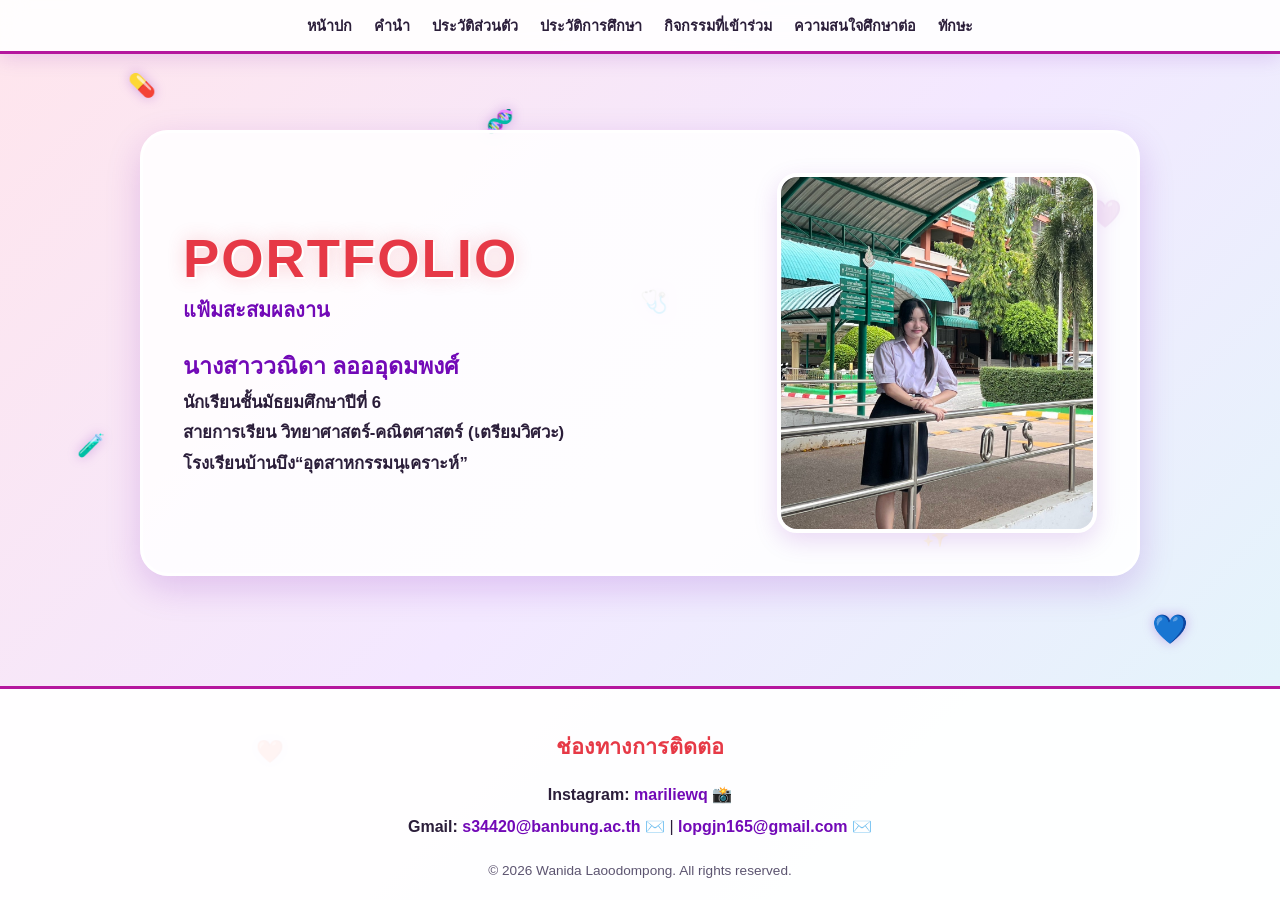
==== commit 85c358bb: "Update index.html" ====
--- a/index.html
+++ b/index.html
@@ -45,7 +45,7 @@
         <h1>PORTFOLIO</h1>
 
         <p class="subtitle">
-          🩺💊 แฟ้มสะสมผลงาน 🧪💙
+          แฟ้มสะสมผลงาน 
         </p>
 
         <div class="cover-details">
